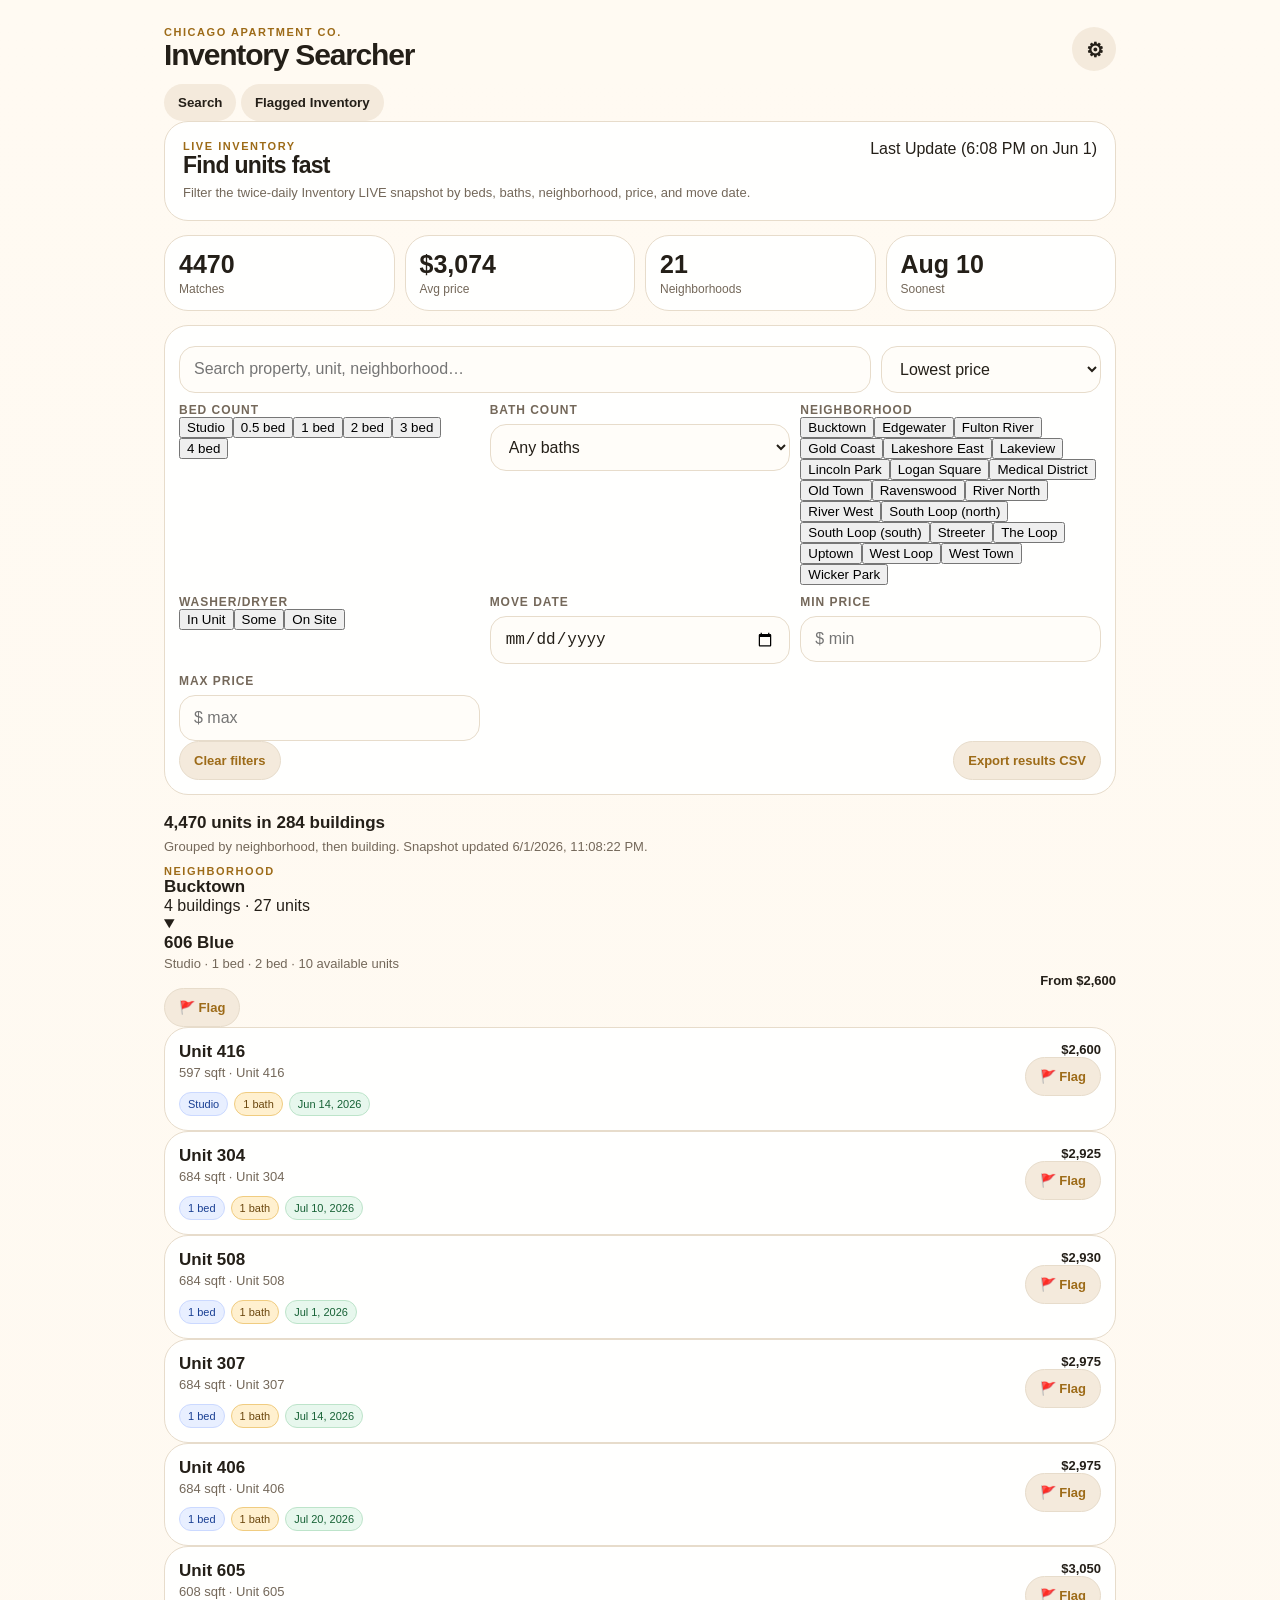
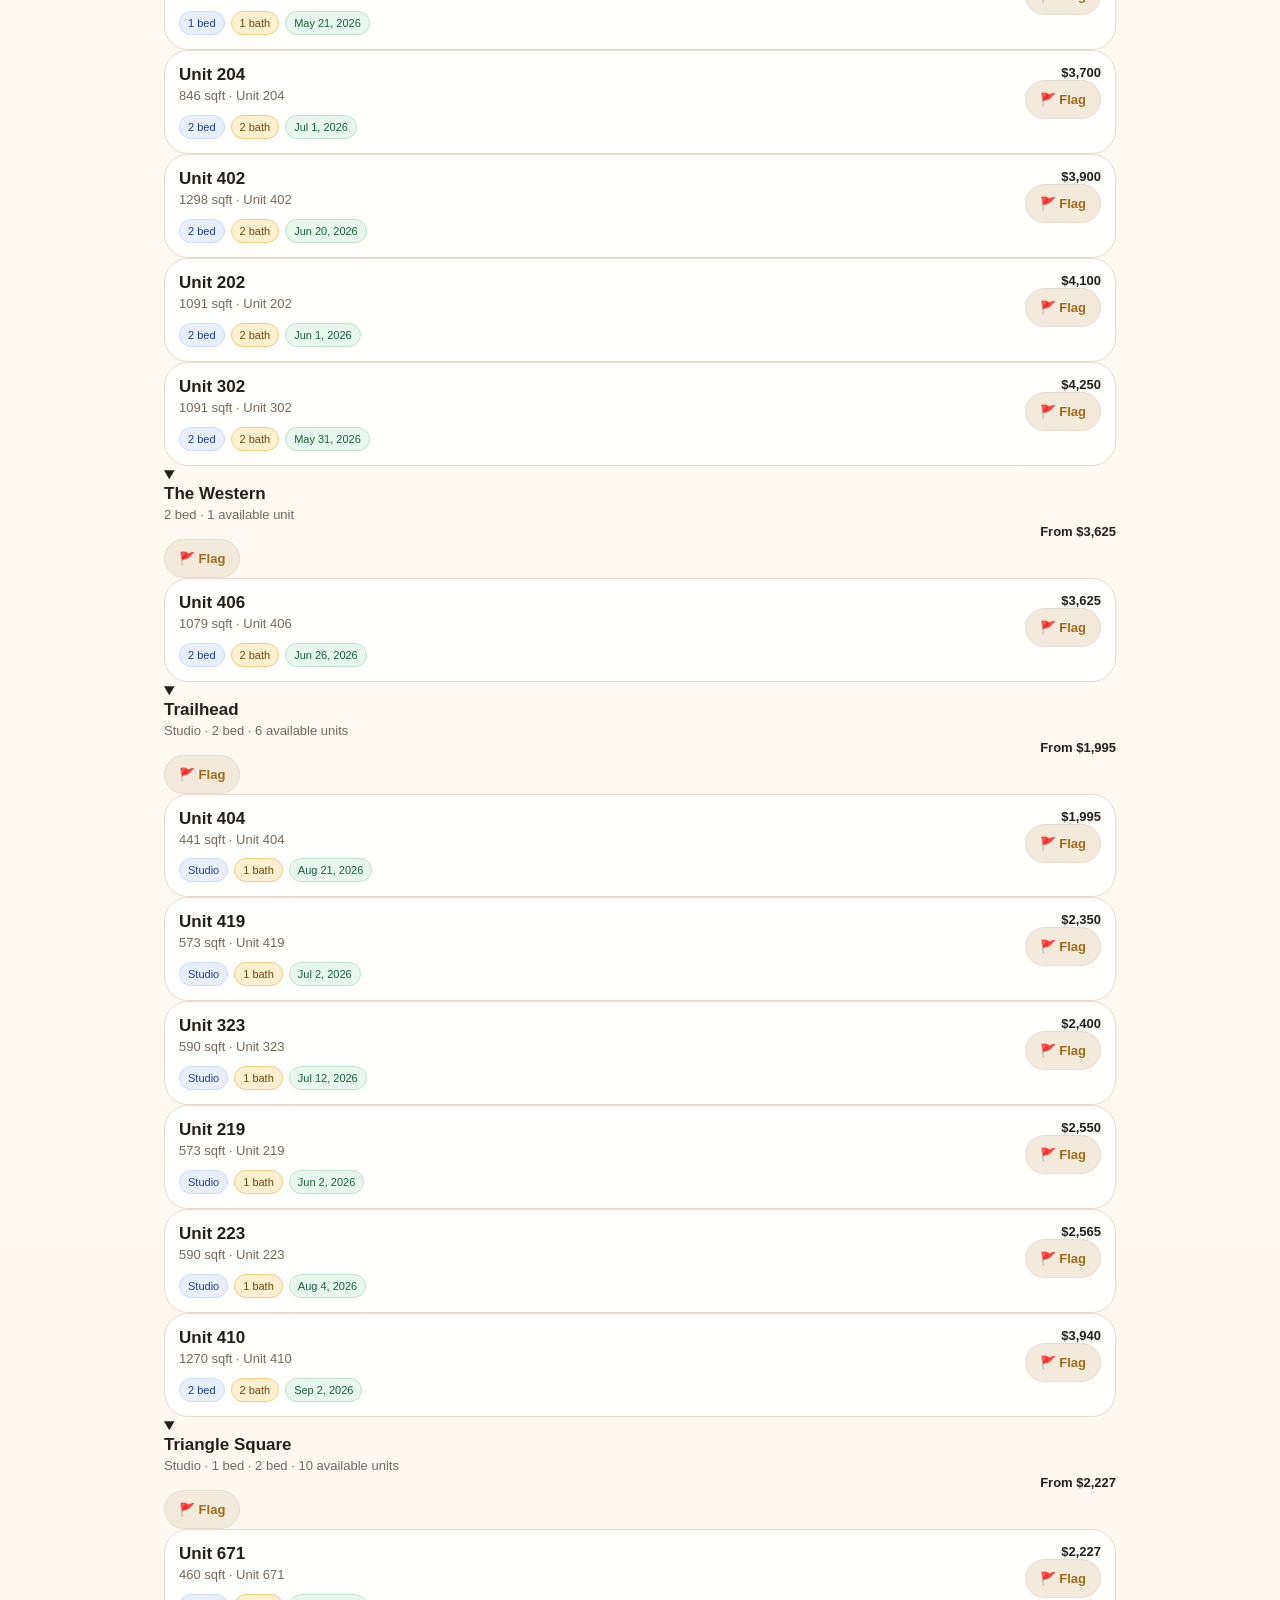
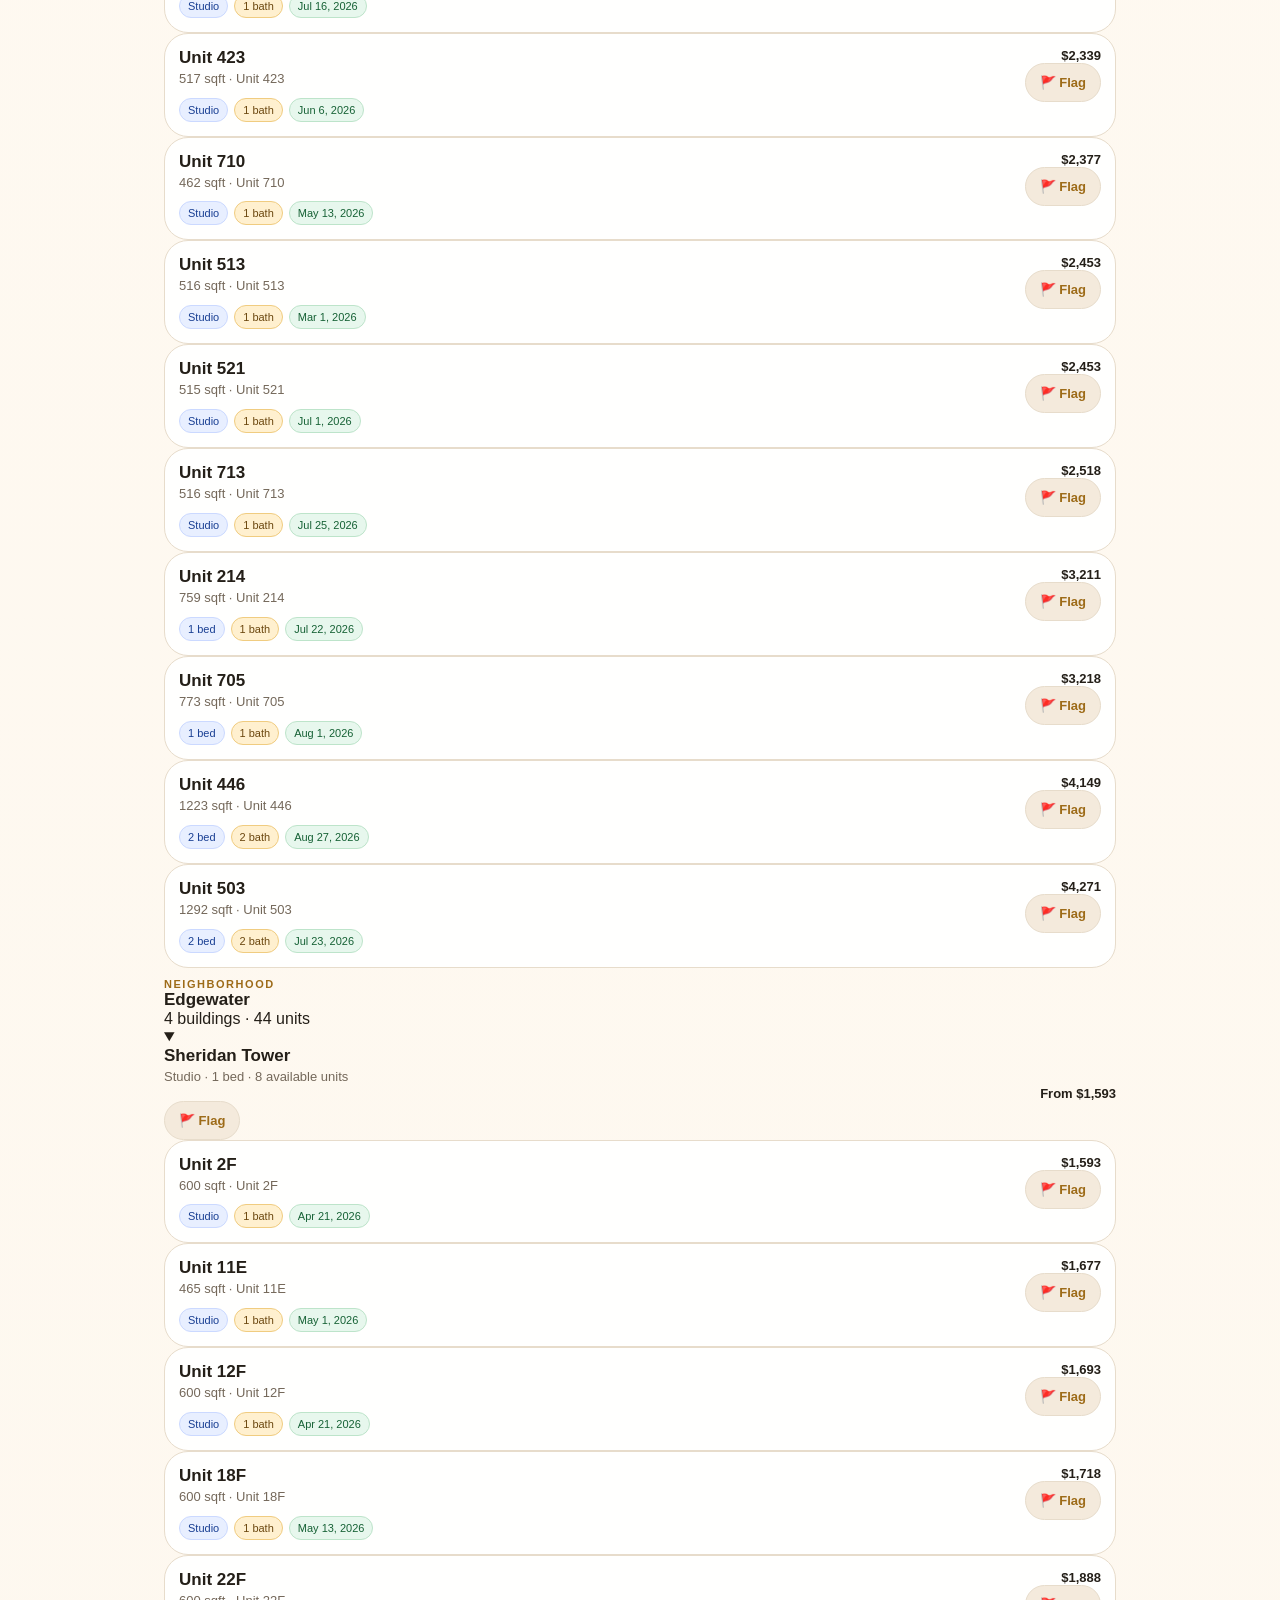
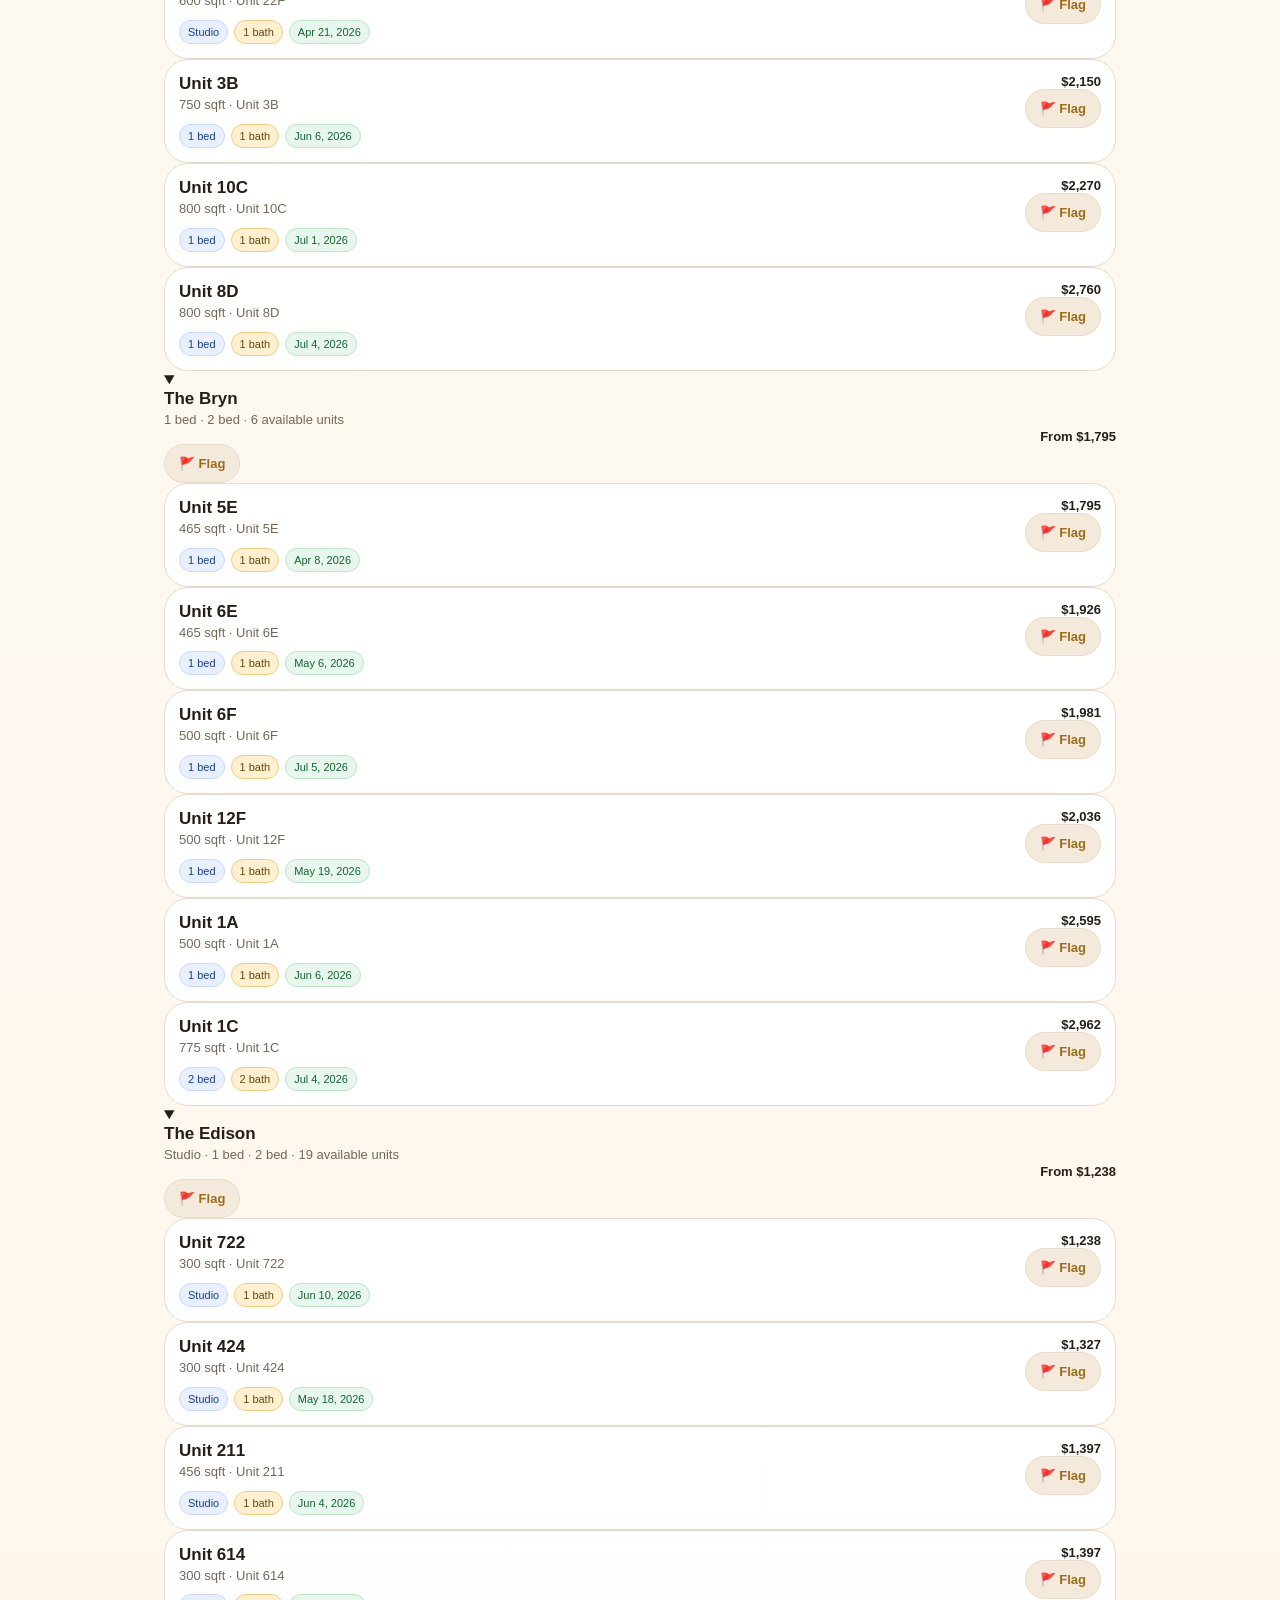
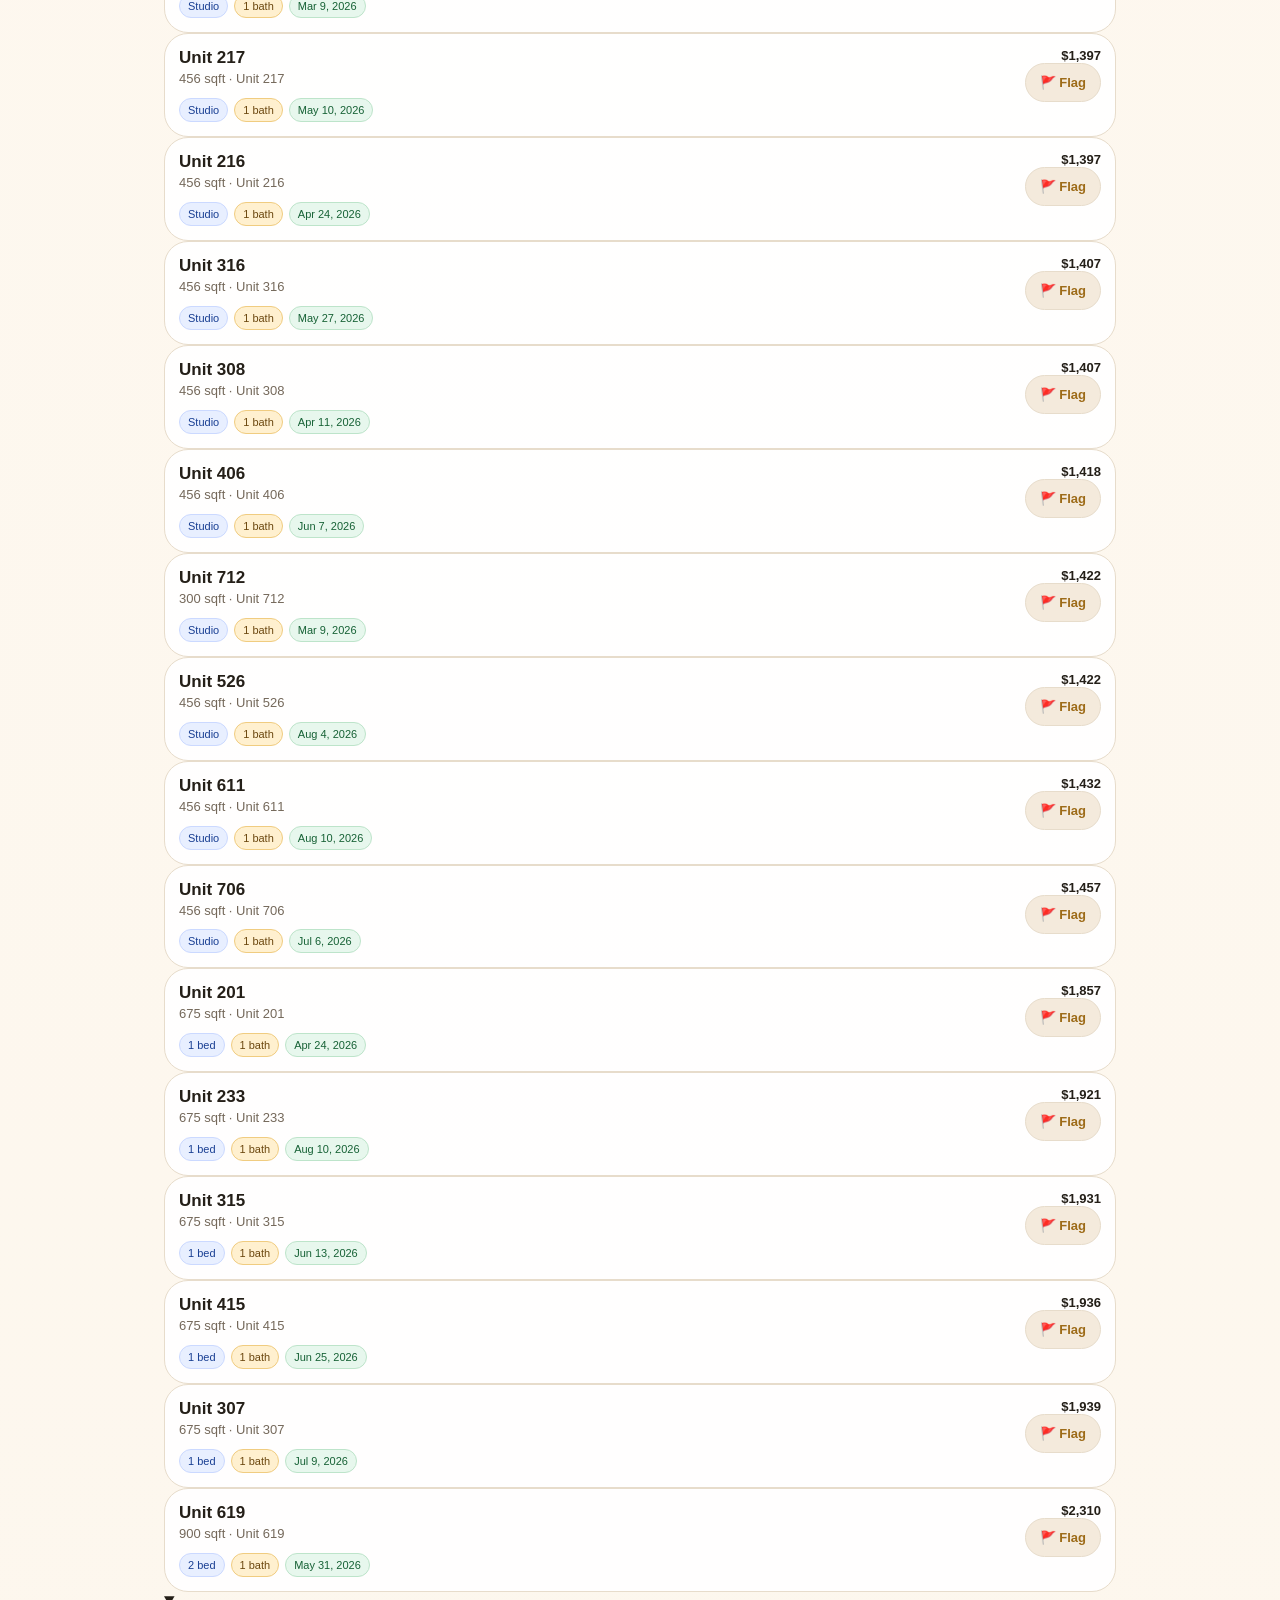
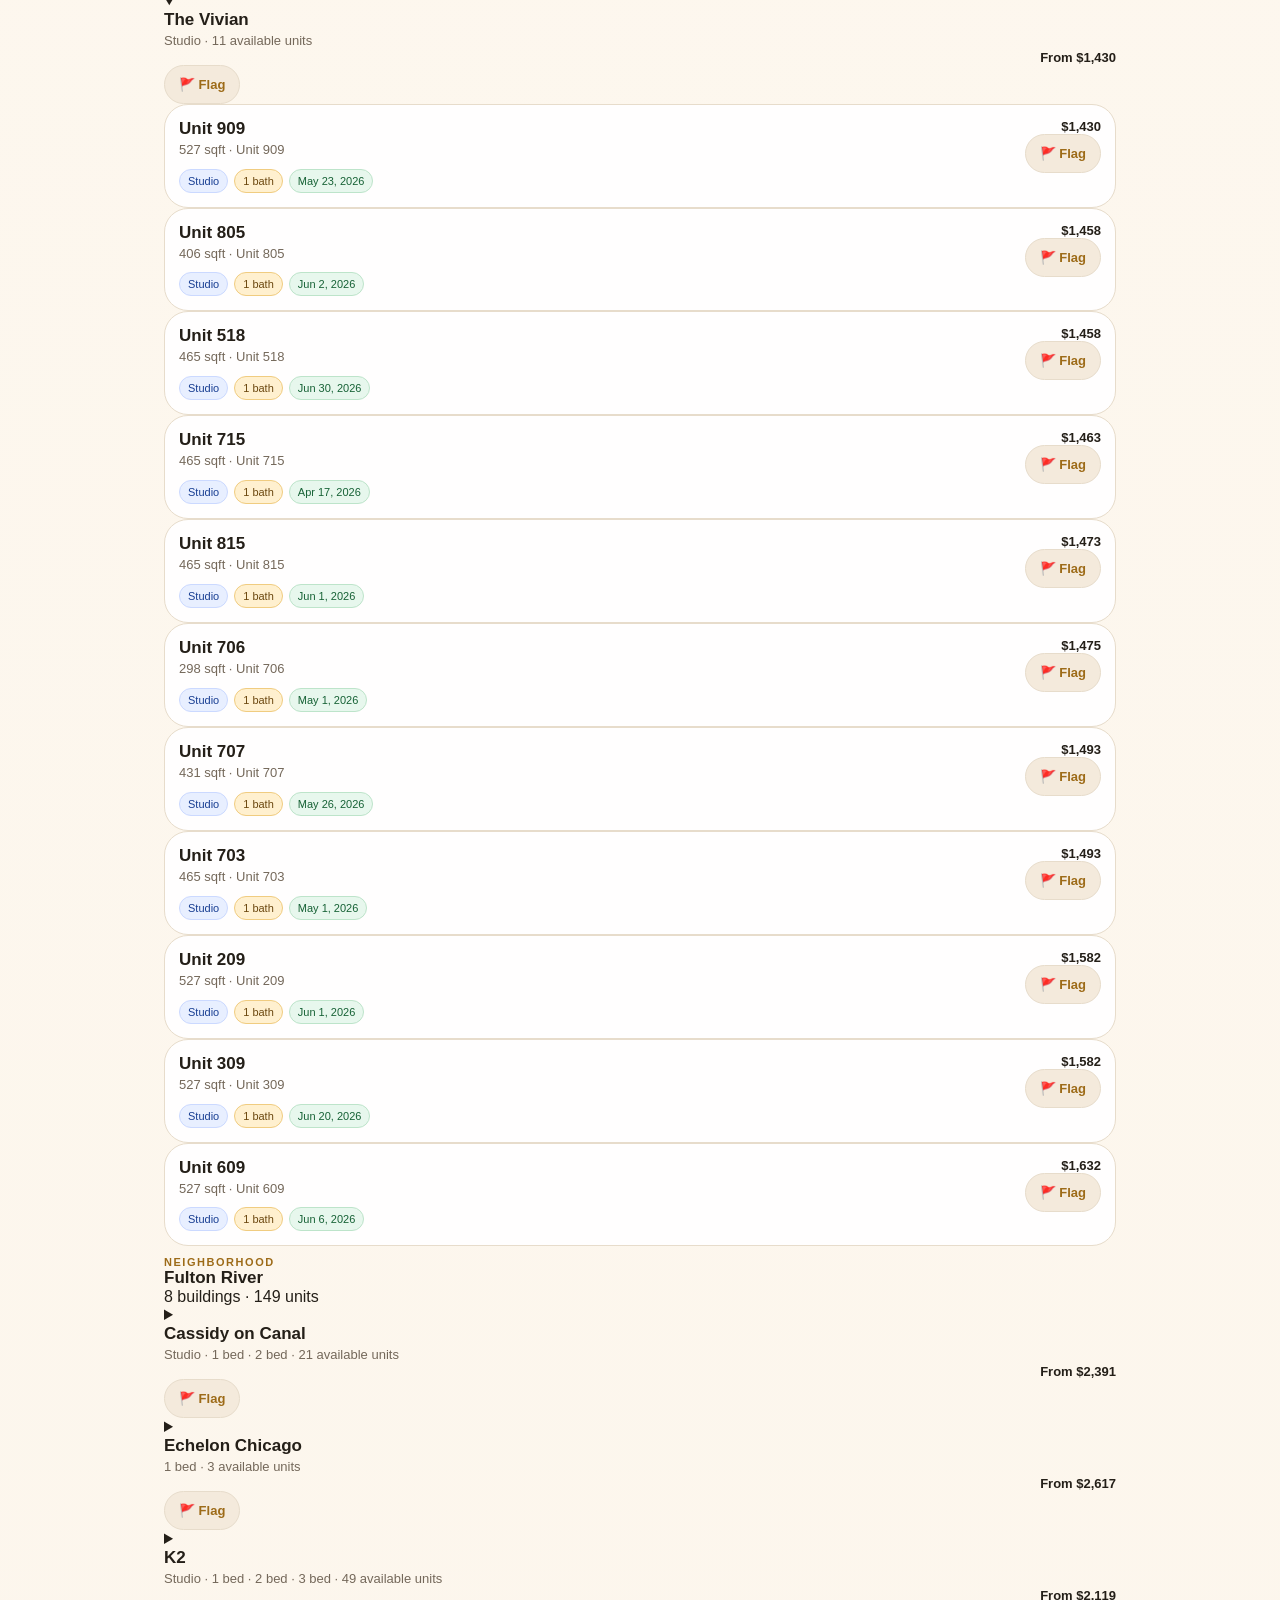
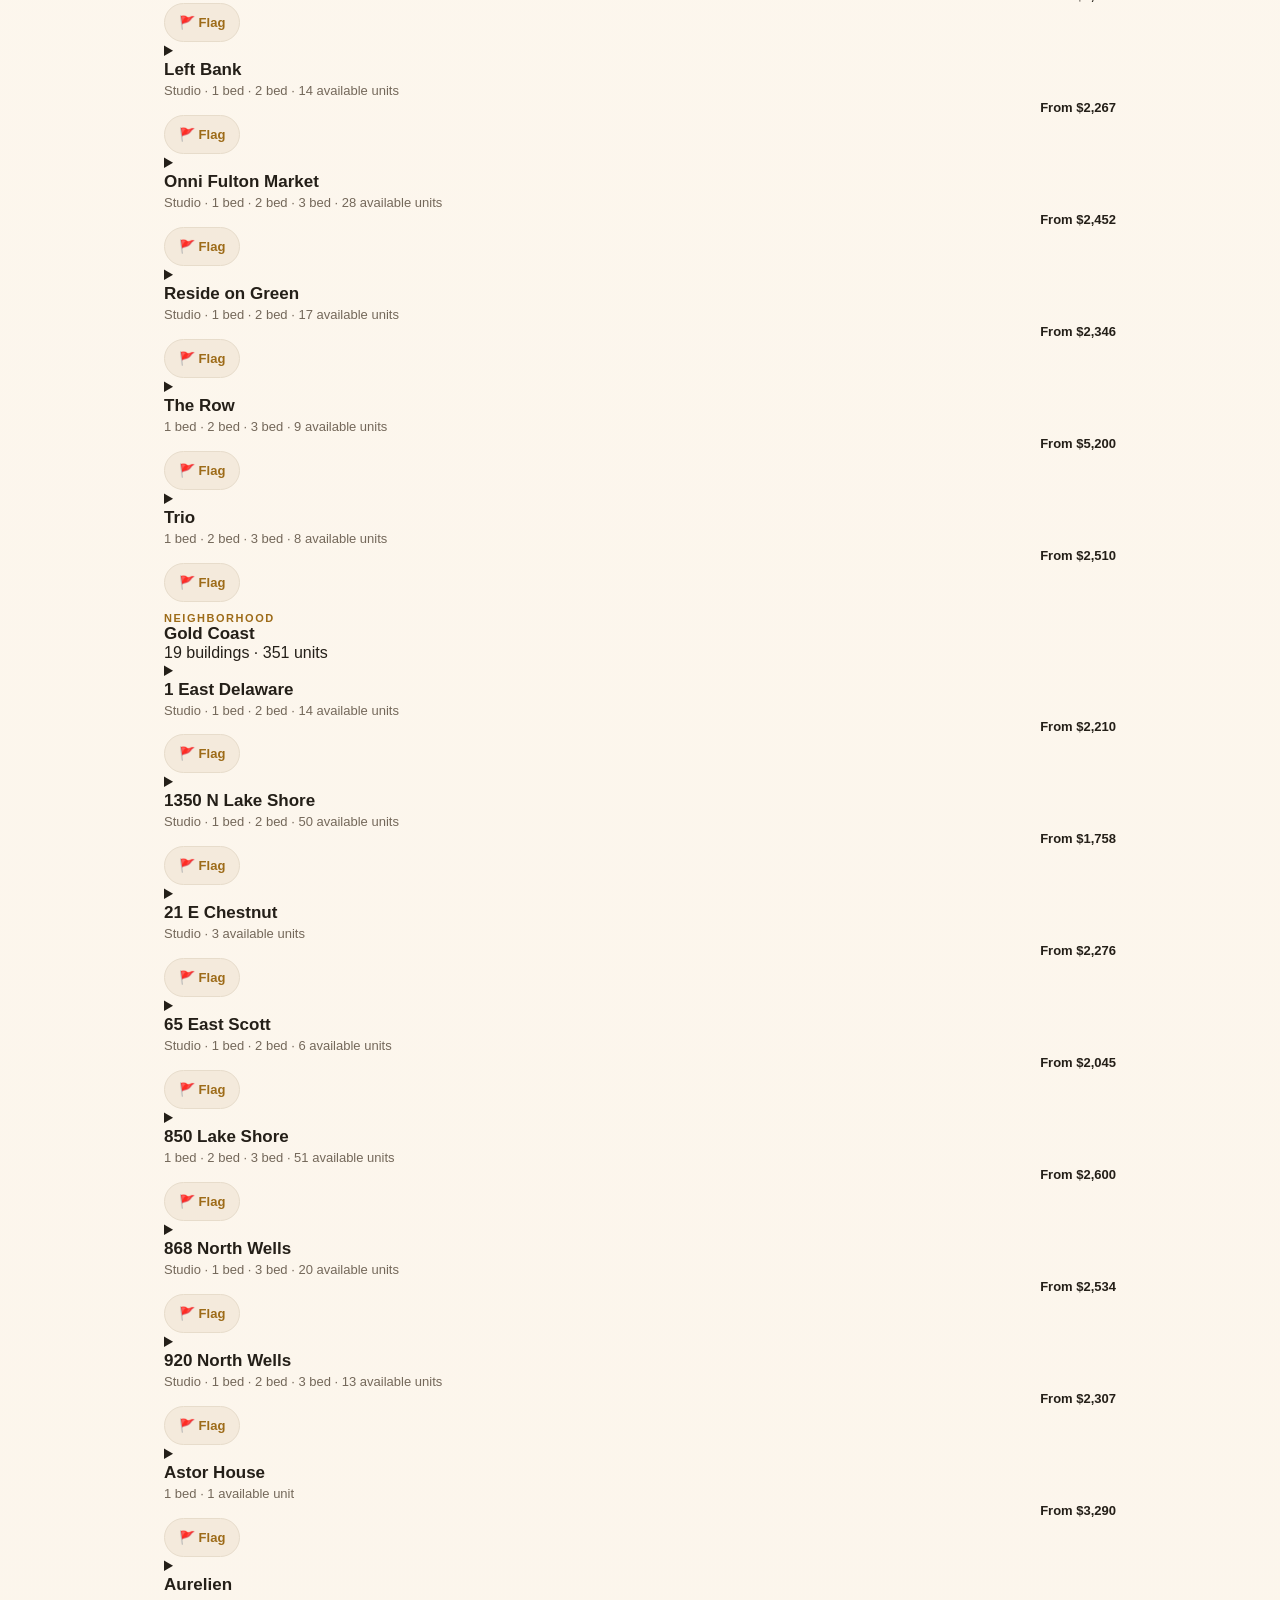
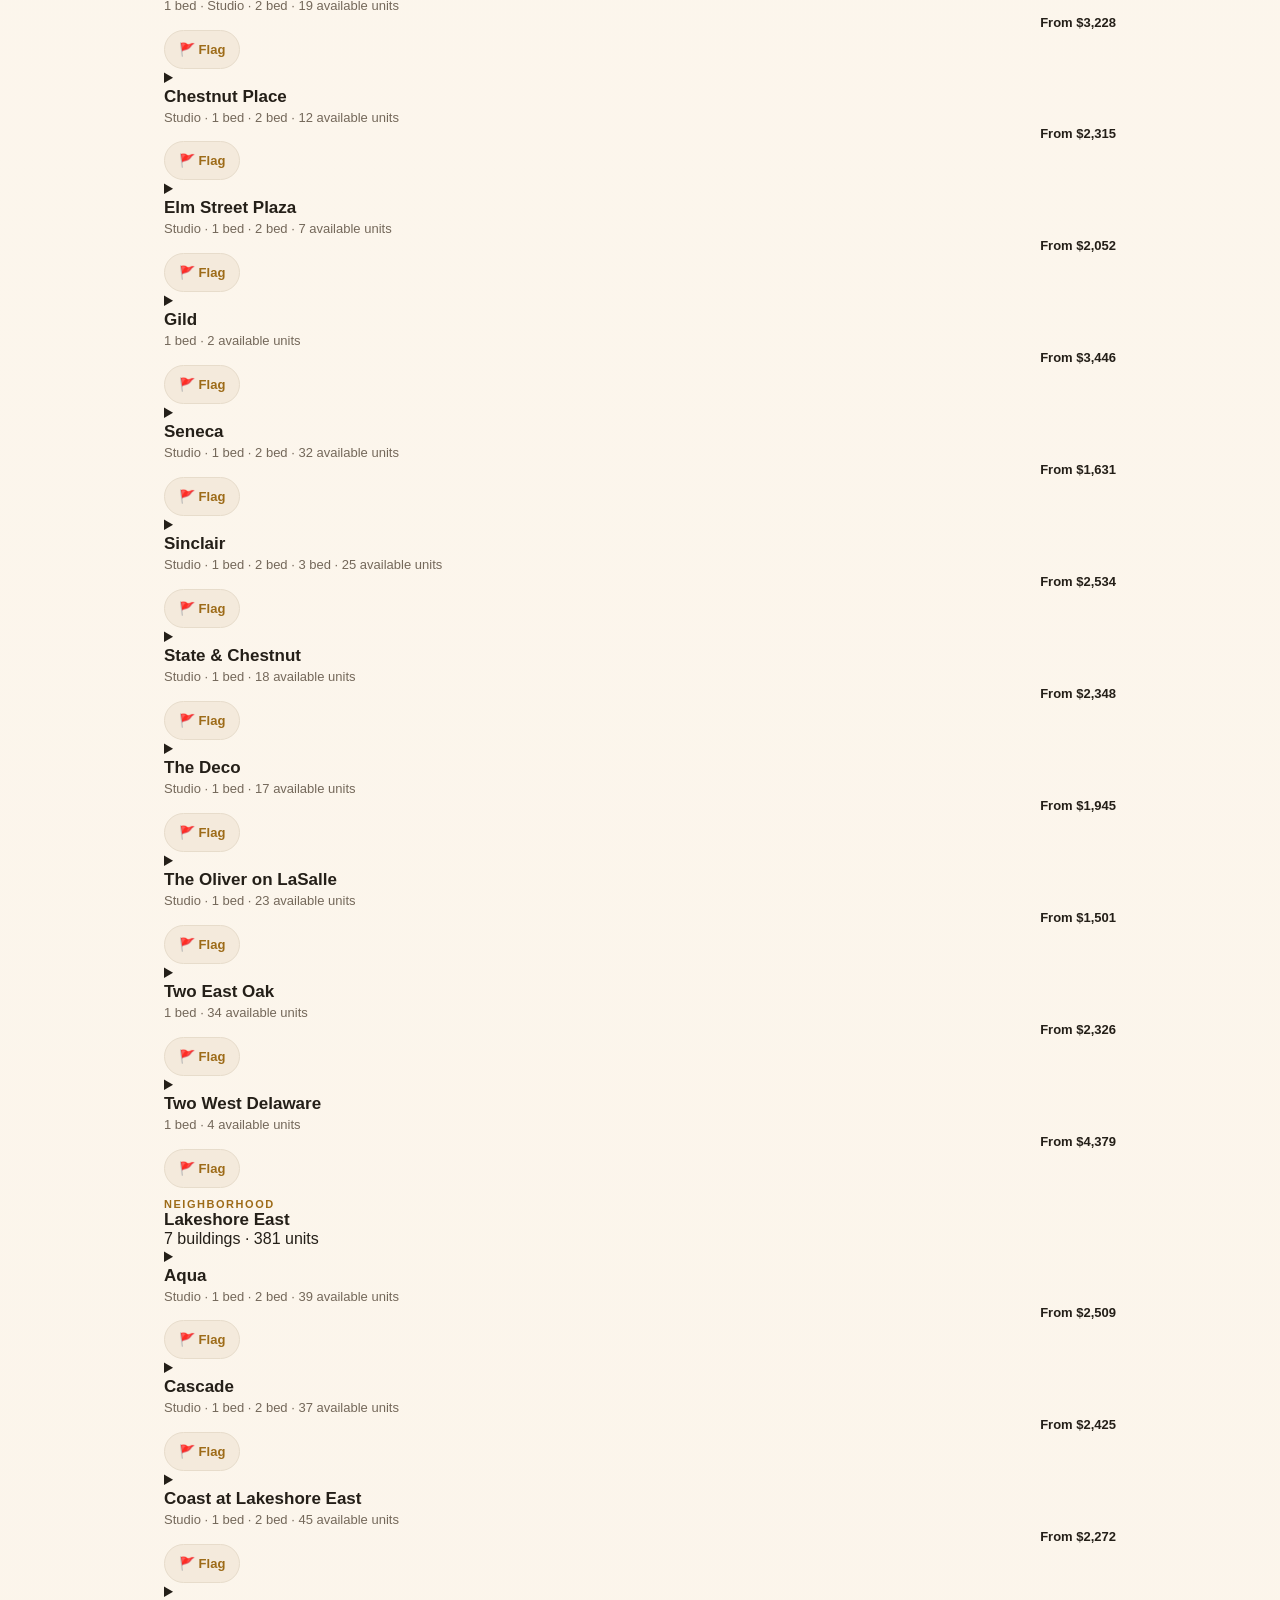
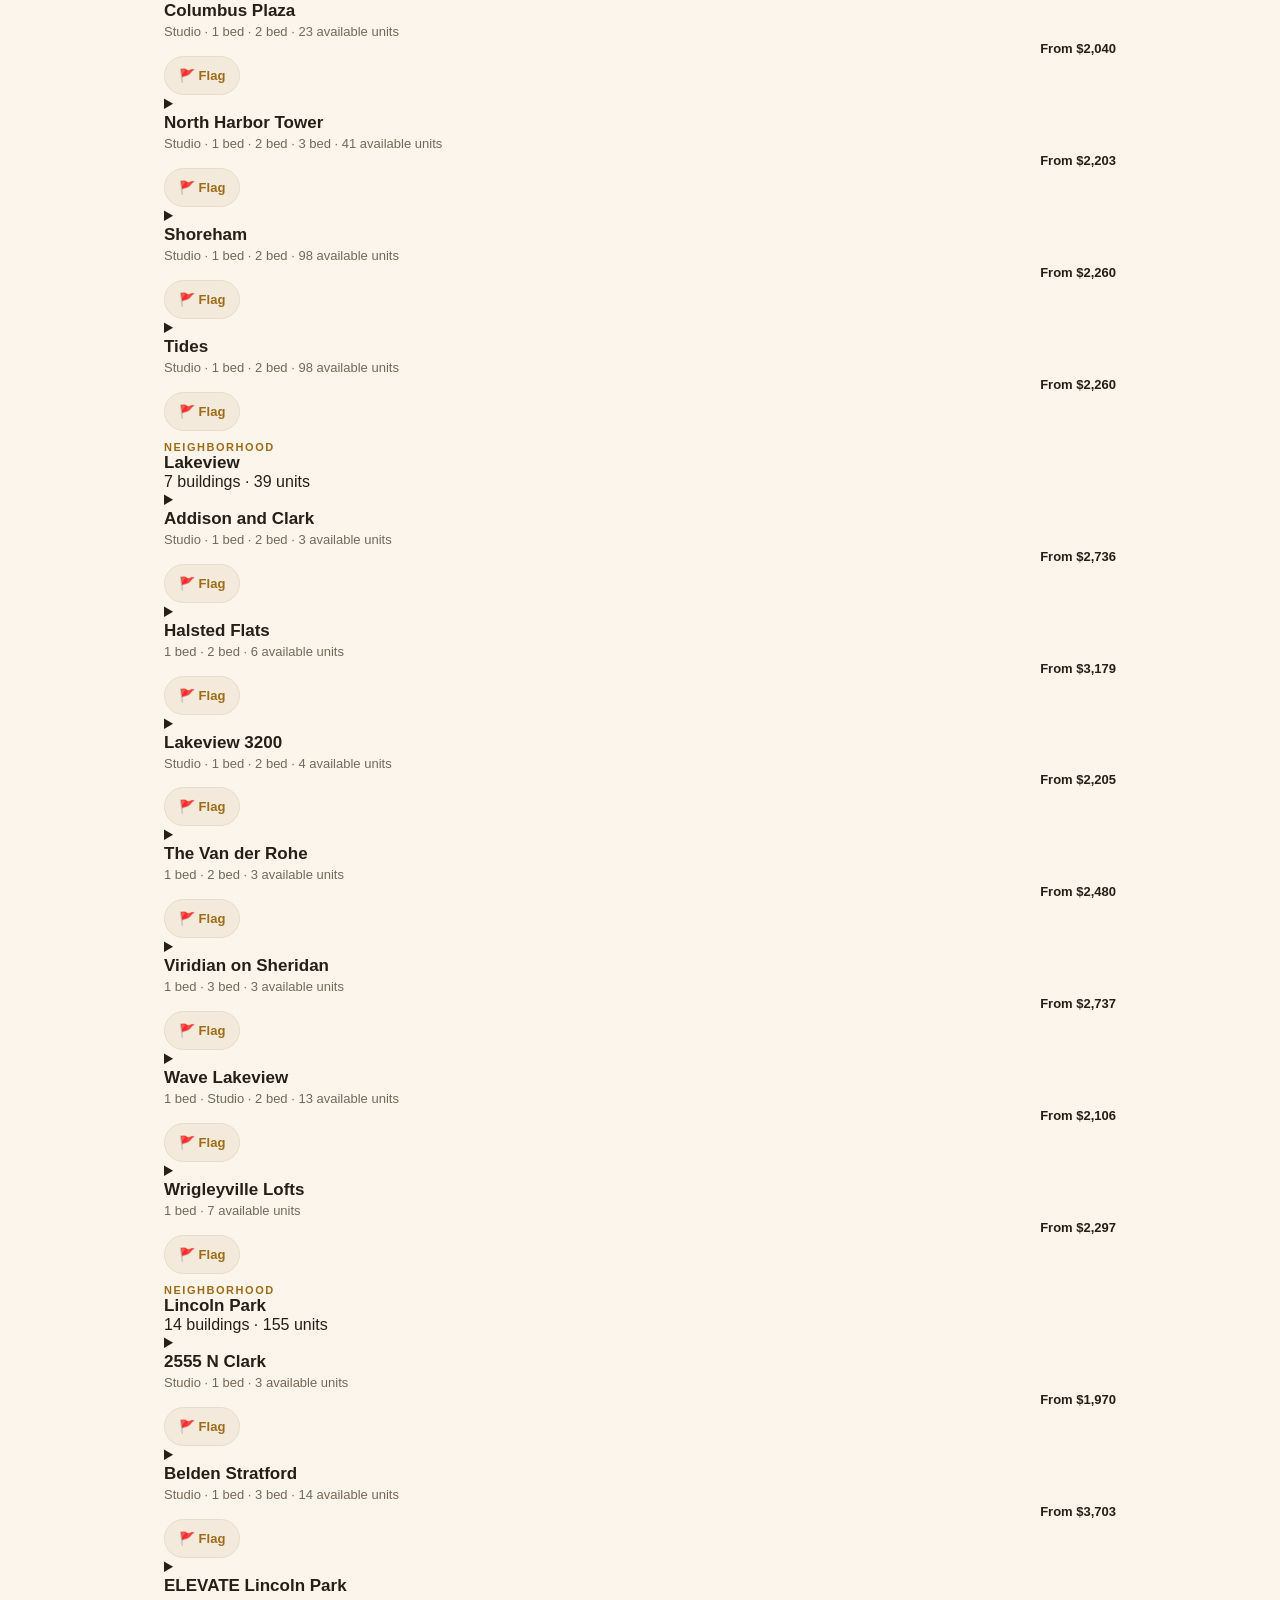
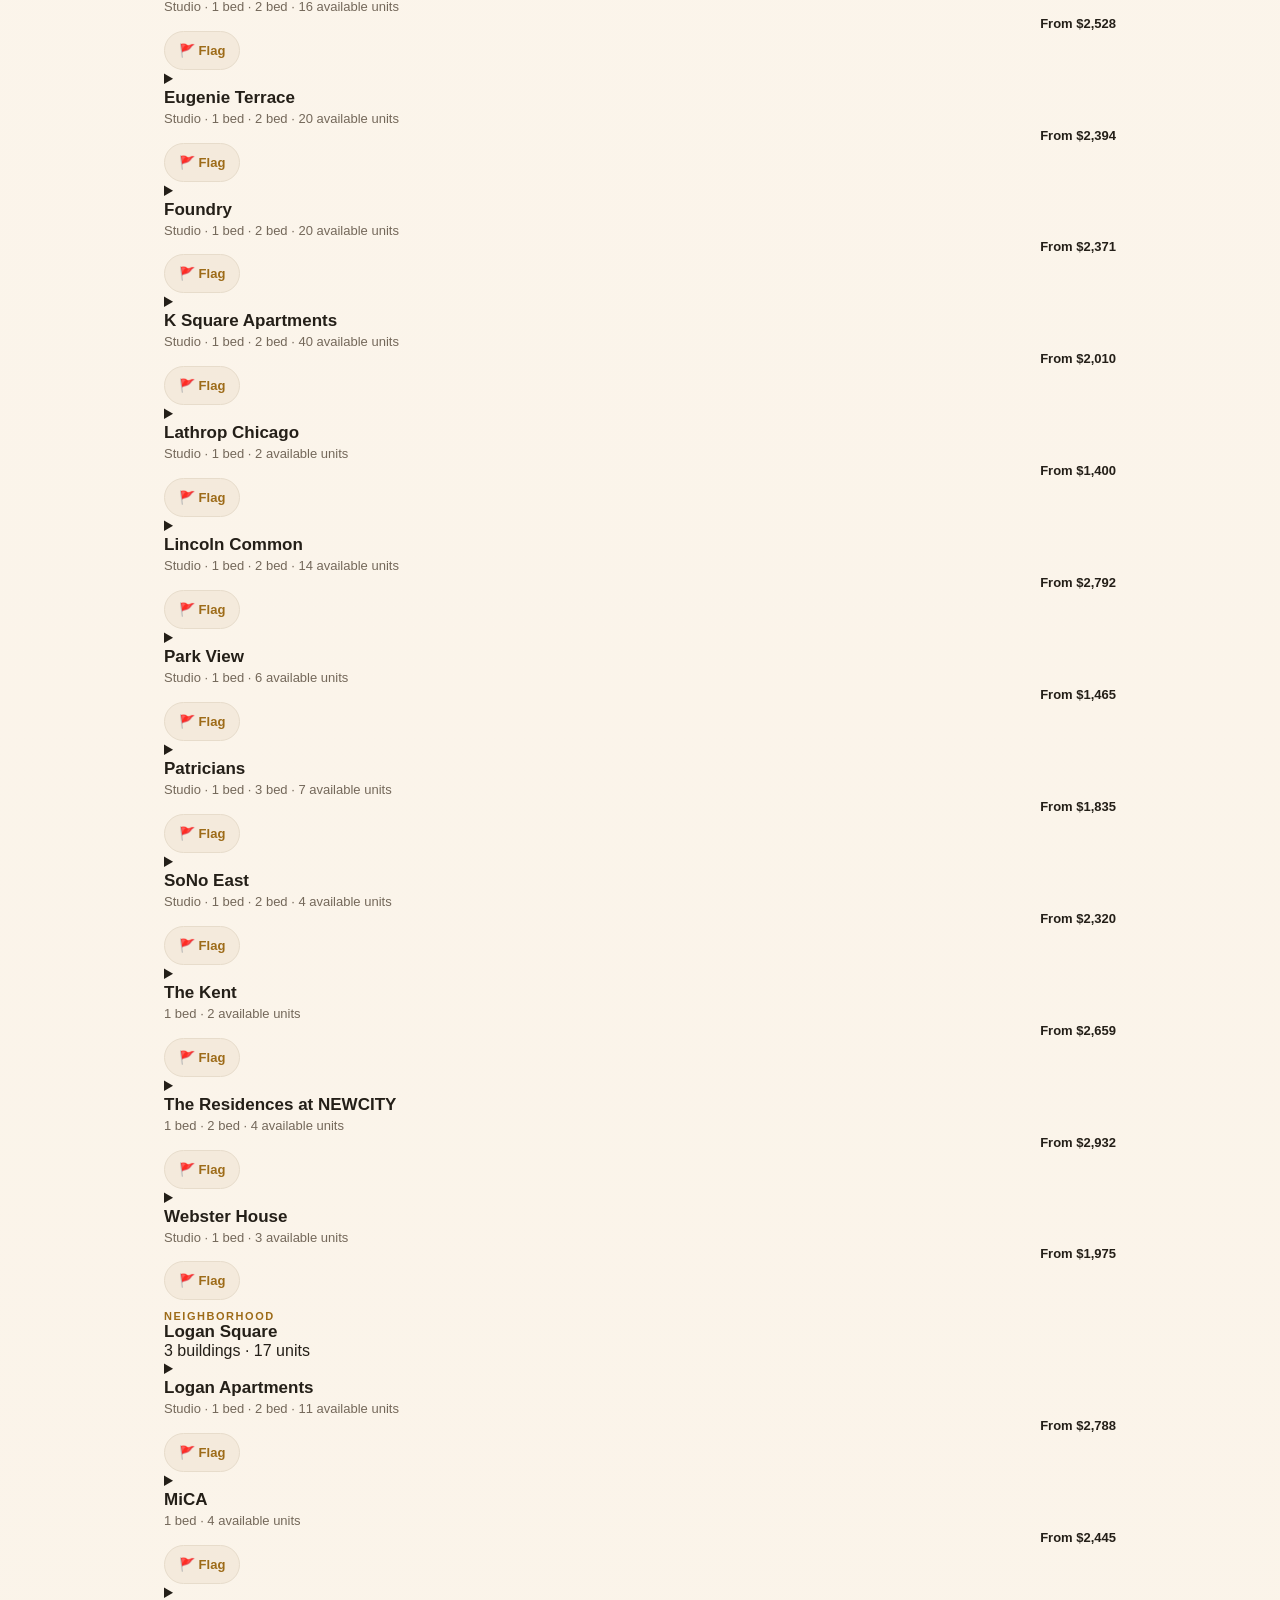
==== src/index.html @ 2cb7b10f "Bypass inventory JSON CDN cache" ====
<!DOCTYPE html>
<html lang="en">
<head>
  <meta charset="UTF-8" />
  <meta name="viewport" content="width=device-width, initial-scale=1.0, maximum-scale=1.0, user-scalable=no, viewport-fit=cover" />
  <meta name="theme-color" content="#fffaf2" />
  <meta name="apple-mobile-web-app-capable" content="yes" />
  <meta name="apple-mobile-web-app-title" content="Chicago Apartment Co. Inventory" />
  <title>Chicago Apartment Co. Inventory Searcher</title>
  <link rel="stylesheet" href="styles.css?v=live-inventory-cache-refresh-fallback" />
  <link rel="stylesheet" href="update-pill.css?v=unit-detail-tabs" />
</head>
<body>
  <div class="app" id="app">
    <header class="topbar">
      <div>
        <div class="eyebrow">Chicago Apartment Co.</div>
        <h1>Inventory Searcher</h1>
      </div>
      <button class="icon-btn" id="settingsBtn" aria-label="Settings">⚙</button>
    </header>

    <nav class="tabs" role="tablist">
      <button class="tab active" data-tab="search">Search</button>
      <button class="tab" data-tab="flagged">Flagged Inventory <span id="flaggedTabCount"></span></button>
    </nav>

    <main>
      <section class="panel active" id="searchPanel">
        <div class="hero-card">
          <div>
            <div class="eyebrow">Live inventory</div>
            <h2 id="heroTitle">Find units fast</h2>
            <p id="heroSub">Filter the twice-daily Inventory LIVE snapshot by beds, baths, neighborhood, price, and move date.</p>
          </div>
          <div class="update-pill" id="lastUpdateTag">Last Update pending</div>
        </div>

        <div class="stats-grid" id="statsGrid"></div>

        <div class="filter-card">
          <div class="toolbar inventory-toolbar">
            <input id="searchInput" class="search" placeholder="Search property, unit, neighborhood…" />
            <select id="sortSelect" class="select">
              <option value="priceAsc">Lowest price</option>
              <option value="dateAsc">Soonest move date</option>
              <option value="bedsDesc">Most beds</option>
              <option value="sqftDesc">Largest sqft</option>
            </select>
          </div>

          <div class="filter-grid">
            <label class="wide-filter">Bed count<div id="bedsFilter" class="multi-chip-row" aria-label="Bed count filters"></div></label>
            <label>Bath count<select id="bathsFilter"><option value="any">Any baths</option></select></label>
            <label class="wide-filter">Neighborhood<div id="neighborhoodFilter" class="multi-chip-row" aria-label="Neighborhood filters"></div></label>
            <label class="wide-filter">Washer/dryer<div id="wdFilter" class="multi-chip-row" aria-label="Washer/dryer filters"></div></label>
            <label>Move date<input id="moveDateFilter" type="date" /></label>
            <label>Min price<input id="minPriceFilter" type="number" inputmode="numeric" placeholder="$ min" /></label>
            <label>Max price<input id="maxPriceFilter" type="number" inputmode="numeric" placeholder="$ max" /></label>
          </div>

          <div class="actions compact-actions filter-actions">
            <button class="small-btn" id="clearFiltersBtn">Clear filters</button>
            <button class="small-btn" id="exportCsvBtn">Export results CSV</button>
          </div>
        </div>

        <div class="section-head">
          <div>
            <h3 id="resultsTitle">Available units</h3>
            <p class="muted" id="resultsSub">Loading sample data until the sync endpoint is connected.</p>
          </div>
        </div>
        <div class="list" id="inventoryList"></div>
      </section>

      <section class="panel" id="flaggedPanel">
        <div class="hero-card">
          <div>
            <div class="eyebrow">Review list</div>
            <h2>Flagged inventory</h2>
            <p>Buildings and units you flagged, with your Flag Reason notes.</p>
          </div>
          <button class="small-btn" id="exportFlagsBtn">Export flags CSV</button>
        </div>
        <div class="list" id="flaggedList"></div>
      </section>
    </main>
  </div>

  <div class="drawer" id="unitDrawer" aria-hidden="true">
    <div class="drawer-card large">
      <button class="close" data-close="unitDrawer">×</button>
      <div id="unitDetail"></div>
    </div>
  </div>

  <div class="drawer" id="flagDrawer" aria-hidden="true">
    <div class="drawer-card">
      <button class="close" data-close="flagDrawer">×</button>
      <h2 id="flagFormTitle">Flag inventory</h2>
      <form id="flagForm" class="form">
        <input type="hidden" id="flagTargetType" />
        <input type="hidden" id="flagTargetId" />
        <label>Flag type<select id="flagScope"><option value="building">Flag building</option><option value="unit">Flag unit</option></select></label>
        <label>Flag Reason<textarea id="flagReason" required placeholder="Why are we flagging this? Bad pricing, odd availability, ask leasing, client note…"></textarea></label>
        <button class="primary-btn" type="submit">Save flag</button>
        <button class="danger-btn" type="button" id="removeFlagBtn">Remove flag</button>
      </form>
    </div>
  </div>

  <div class="drawer" id="settingsDrawer" aria-hidden="true">
    <div class="drawer-card">
      <button class="close" data-close="settingsDrawer">×</button>
      <h2>Settings</h2>
      <div class="settings-block">
        <label>Inventory data source<input id="endpointInput" placeholder="inventory-live.json" /></label>
        <p class="muted">Defaults to the shared Inventory LIVE snapshot published with this app.</p>
      </div>
      <div class="actions">
        <button class="primary-btn" id="saveEndpointBtn">Save endpoint</button>
        <button class="small-btn" id="loadSampleBtn">Load sample data</button>
      </div>
    </div>
  </div>

  <div class="toast" id="toast"></div>
  <script src="seed-data.js?v=building-details-cache-refresh"></script>
  <script src="app.js?v=inventory-json-cache-bust"></script>
</body>
</html>
---- src/styles.css ----
:root{--bg:#fffaf2;--card:#ffffff;--card2:#f4eadc;--ink:#241f18;--muted:#74685a;--gold:#c89535;--gold2:#9d6b18;--green:#2f9e5b;--red:#d75353;--line:#e7dccb;--blue:#4f7edc}*{box-sizing:border-box}body{margin:0;background:linear-gradient(180deg,#fffaf2,#f4eadc);color:var(--ink);font-family:-apple-system,BlinkMacSystemFont,"Segoe UI",sans-serif}.app{max-width:980px;margin:0 auto;min-height:100vh;padding:18px 14px 90px}.topbar{display:flex;align-items:center;justify-content:space-between;gap:12px;position:sticky;top:0;background:rgba(255,250,242,.92);backdrop-filter:blur(12px);z-index:10;padding:8px 0 12px}.eyebrow{text-transform:uppercase;letter-spacing:.14em;color:var(--gold2);font-size:11px;font-weight:800}h1,h2,h3,p{margin:0}h1{font-size:30px;letter-spacing:-.04em}h2{font-size:23px;letter-spacing:-.03em}h3{font-size:17px}.icon-btn,.small-btn,.primary-btn,.danger-btn,.tab,.chip{border:0;border-radius:999px;padding:11px 14px;font-weight:800;color:var(--ink);background:var(--card2)}.icon-btn{width:44px;height:44px;font-size:20px}.primary-btn{background:linear-gradient(135deg,#f3c66d,var(--gold));color:#241704;box-shadow:0 8px 18px rgba(200,149,53,.18)}.small-btn{font-size:13px;color:var(--gold2);border:1px solid var(--line)}.panel.active{display:block}.hero-card,.card,.drawer-card,.stat,.empty,.filter-card{background:rgba(255,255,255,.94);border:1px solid var(--line);border-radius:24px}.hero-card{padding:18px;display:flex;gap:14px;align-items:flex-start;justify-content:space-between;margin-bottom:14px}.hero-card p,.muted{color:var(--muted);font-size:13px;line-height:1.35;margin-top:5px}.stats-grid{display:grid;grid-template-columns:repeat(2,1fr);gap:10px;margin:12px 0 14px}.stat{padding:14px}.stat b{font-size:25px}.stat span{display:block;color:var(--muted);font-size:12px;margin-top:3px}.section-head{display:flex;align-items:center;justify-content:space-between;gap:12px;margin:18px 0 10px}.toolbar{display:grid;grid-template-columns:1fr;gap:10px;margin:6px 0 10px}.search,.select,input,textarea,select{width:100%;border:1px solid var(--line);background:#fffdf9;color:var(--ink);border-radius:16px;padding:13px 14px;font-size:16px}.filter-card{padding:14px}.filter-grid{display:grid;grid-template-columns:1fr;gap:10px}.filter-grid label,.settings-block label{display:block;color:var(--muted);font-size:12px;font-weight:800;text-transform:uppercase;letter-spacing:.08em}.filter-grid input,.filter-grid select,.settings-block input{margin-top:7px}.filter-actions{justify-content:space-between;margin-top:12px}.list{display:grid;gap:10px}.card{padding:14px;display:grid;grid-template-columns:1fr auto;gap:10px;align-items:start}.card:active{transform:scale(.99)}.card-title{font-weight:900;font-size:17px}.card-sub{color:var(--muted);font-size:13px;margin-top:3px;line-height:1.3}.badges{display:flex;flex-wrap:wrap;gap:6px;margin-top:10px}.badge{font-size:11px;border:1px solid var(--line);border-radius:999px;padding:5px 8px;color:var(--muted);background:#fff7eb}.badge.gold{color:#6b470f;background:#fff0cf;border-color:#f0cc80}.badge.green{color:#176236;background:#e7f7ed;border-color:#bde4ca}.badge.red{color:#8f2222;background:#ffe7e7;border-color:#ffc7c7}.badge.blue{color:#193f93;background:#e8efff;border-color:#cbd9ff}.price-pill{text-align:right;font-size:13px;font-weight:900;white-space:nowrap}.drawer{position:fixed;inset:0;background:rgba(36,31,24,.34);display:none;z-index:50;align-items:flex-end}.drawer.open{display:flex}.drawer-card{width:100%;max-width:760px;margin:0 auto;max-height:92vh;overflow:auto;padding:20px;border-radius:26px 26px 0 0;position:relative}.drawer-card.large{max-width:900px}.close{position:absolute;right:14px;top:12px;border:0;background:#fff7eb;color:var(--ink);font-size:26px;border-radius:50%;width:42px;height:42px}.detail-grid{display:grid;gap:10px;margin-top:14px}.detail-row{background:#fff7eb;border:1px solid var(--line);border-radius:16px;padding:12px}.detail-row label{display:block;color:var(--muted);font-size:12px;font-weight:800;text-transform:uppercase;letter-spacing:.08em;margin-bottom:7px}.actions{display:flex;flex-wrap:wrap;gap:8px;margin-top:14px}.settings-block{padding:14px 0;border-bottom:1px solid var(--line)}.toast{position:fixed;left:50%;bottom:22px;transform:translateX(-50%) translateY(20px);opacity:0;background:var(--gold);color:#15100a;padding:12px 16px;border-radius:999px;font-weight:900;z-index:80;transition:.2s}.toast.show{opacity:1;transform:translateX(-50%) translateY(0)}.empty{padding:20px;color:var(--muted);text-align:center}.link{color:var(--gold2);word-break:break-word}.compact-actions{margin-top:0}.unit-meta{display:flex;gap:8px;flex-wrap:wrap;margin-top:8px}@media(min-width:760px){.toolbar{grid-template-columns:1fr 220px}.stats-grid{grid-template-columns:repeat(4,1fr)}.filter-grid{grid-template-columns:repeat(3,1fr)}.drawer{align-items:center}.drawer-card{border-radius:26px}.app{padding-bottom:40px}}
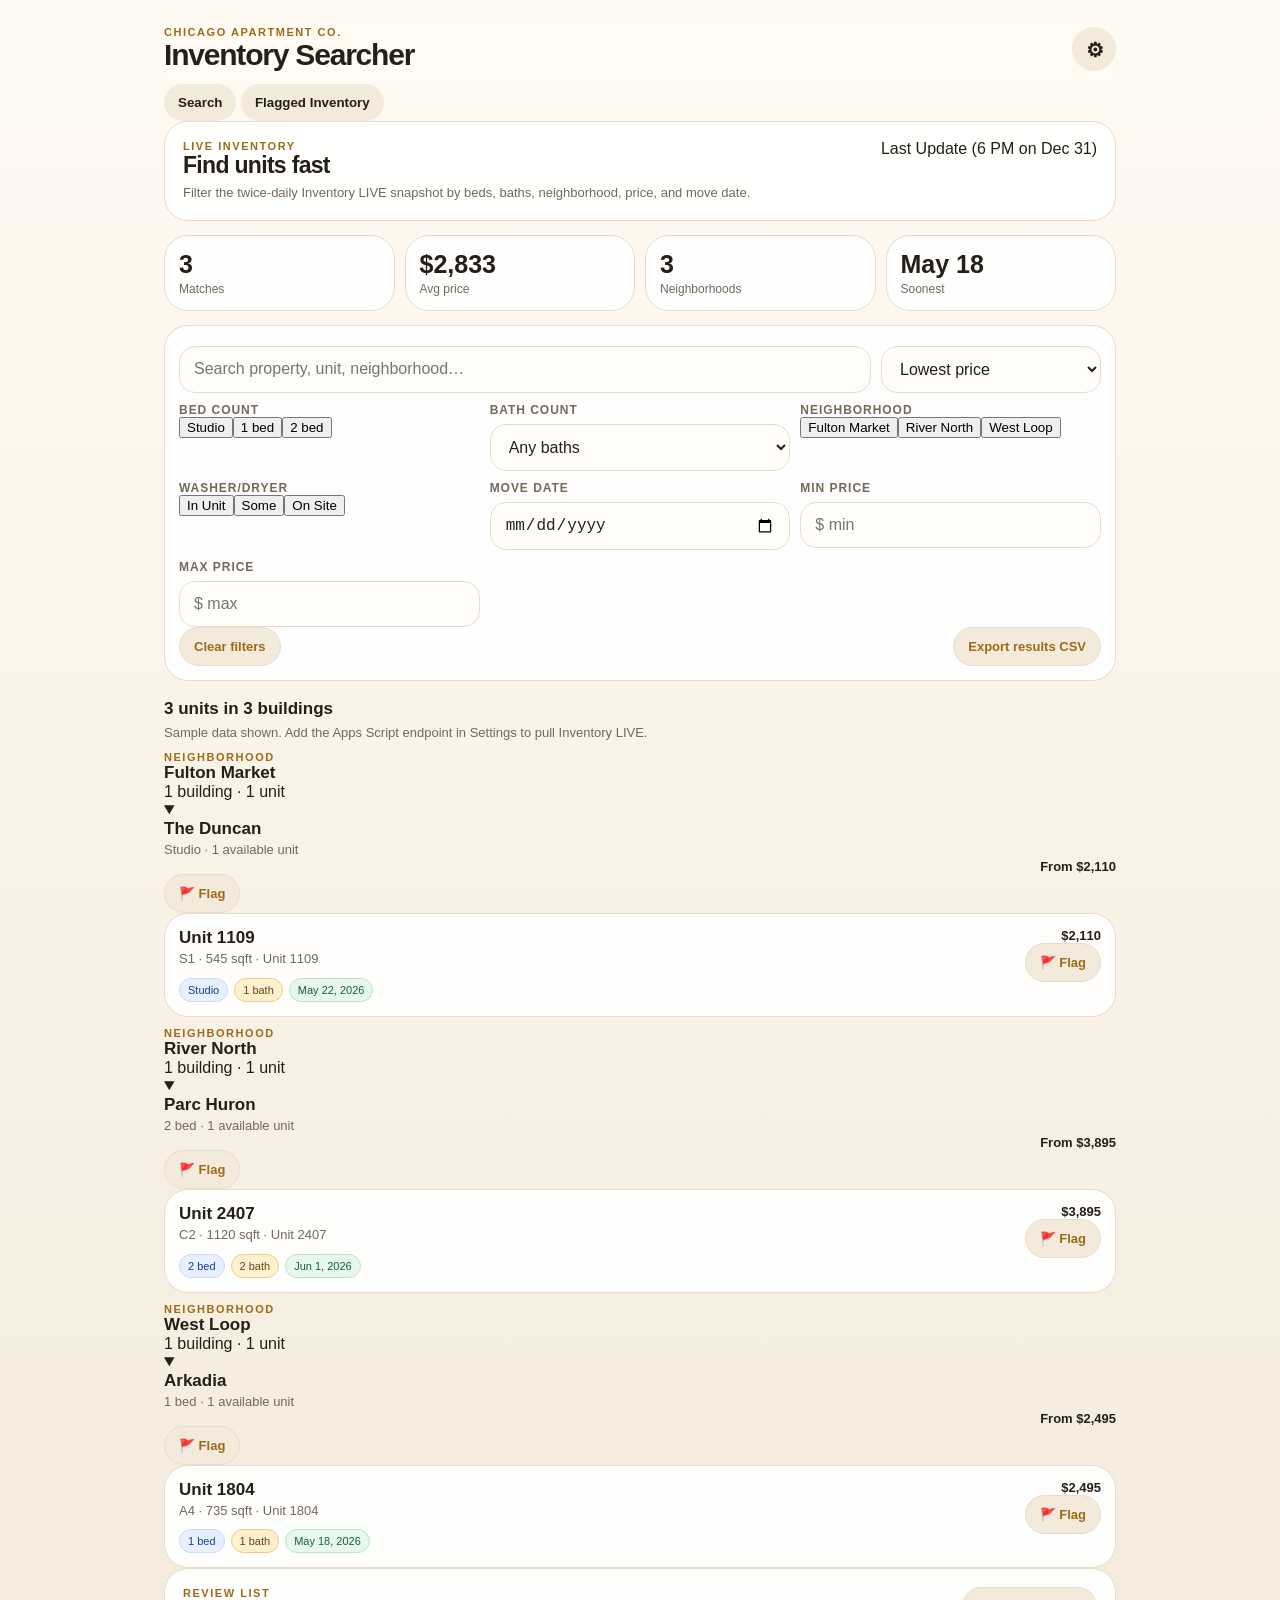
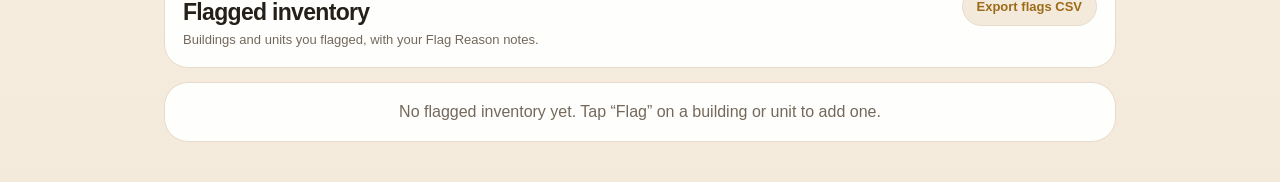
==== commit 481fe792: "Use fresh raw inventory endpoint" ====
--- a/src/index.html
+++ b/src/index.html
@@ -127,6 +127,6 @@
 
   <div class="toast" id="toast"></div>
   <script src="seed-data.js?v=building-details-cache-refresh"></script>
-  <script src="app.js?v=inventory-json-cache-bust"></script>
+  <script src="app.js?v=inventory-raw-endpoint-20260624"></script>
 </body>
 </html>
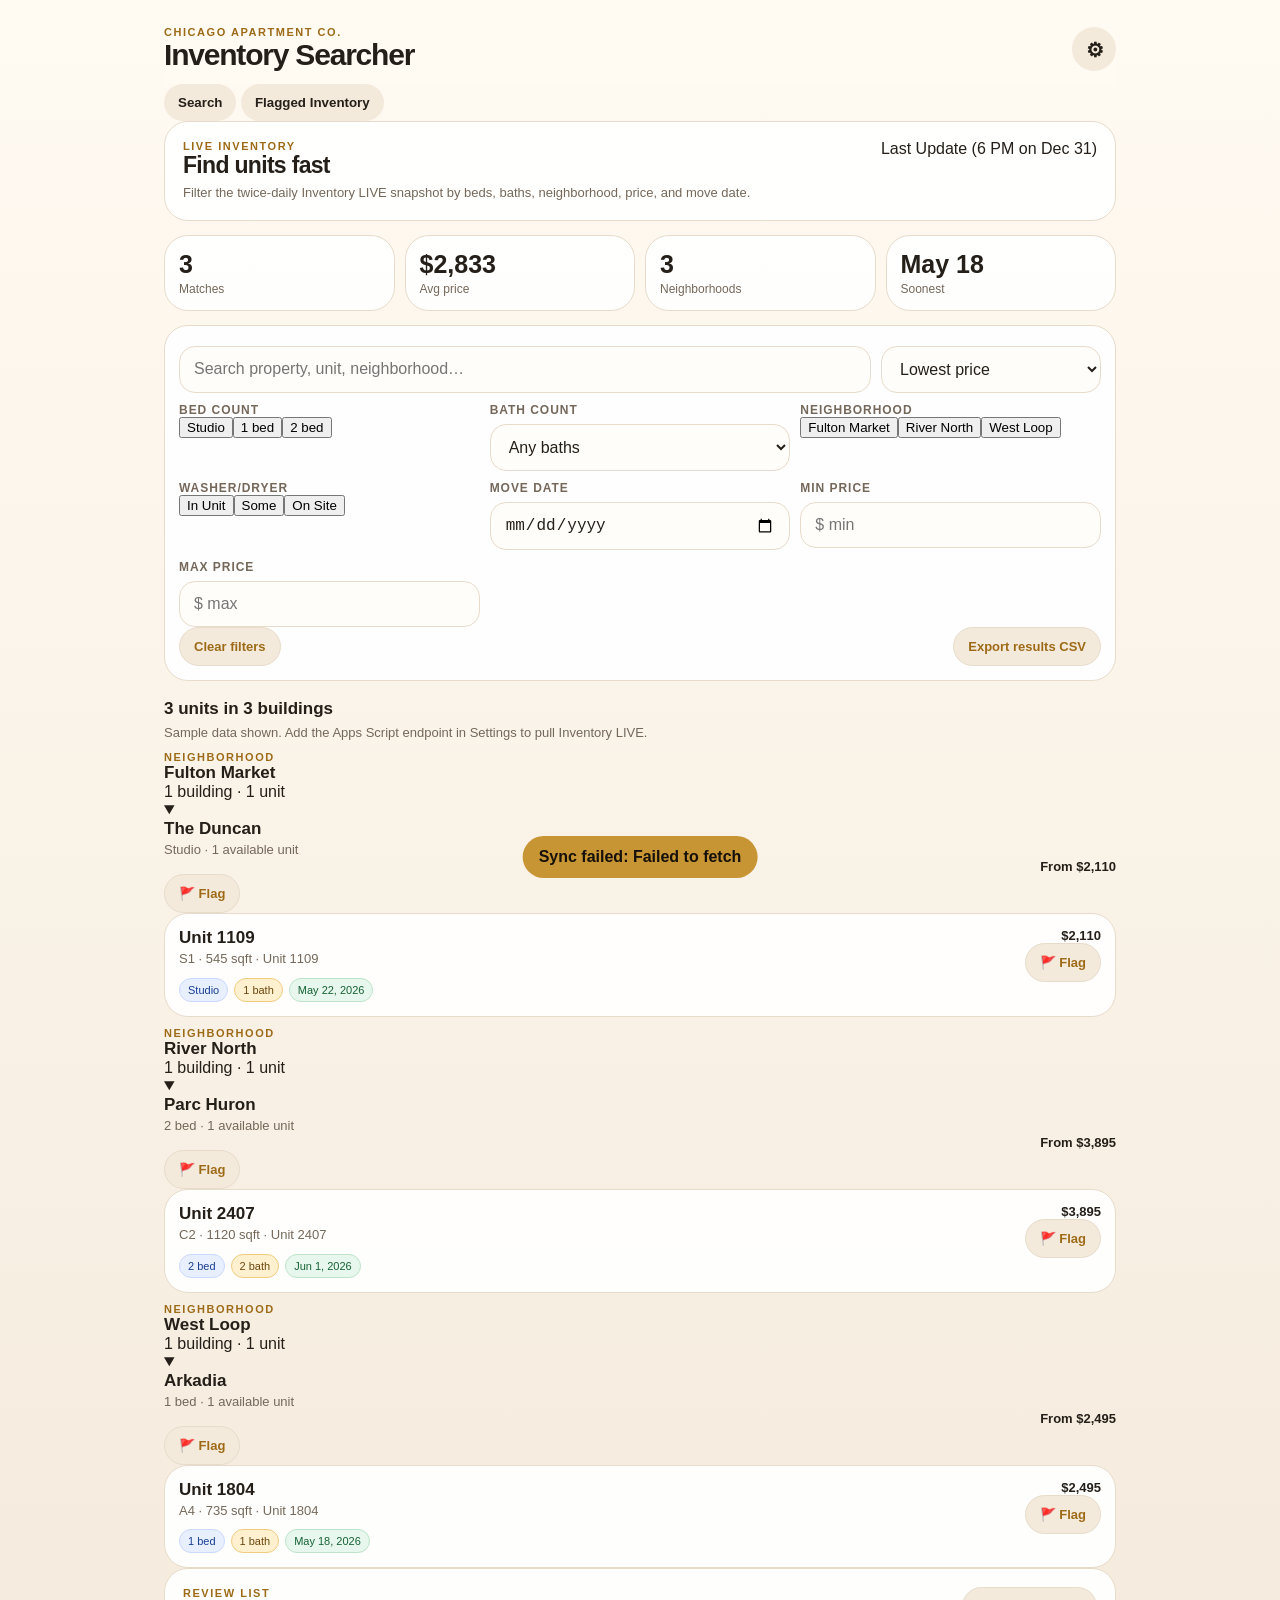
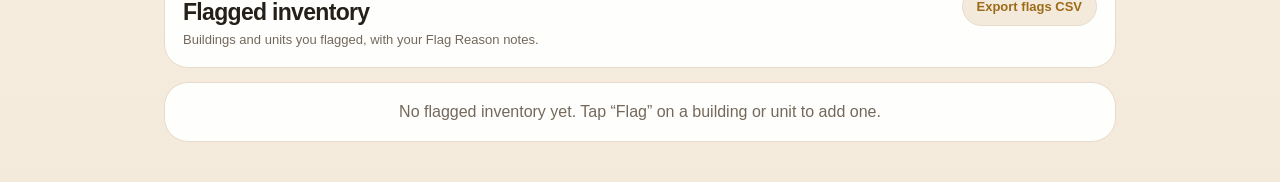
==== commit 74f90485: "Fix laundry filter mapping" ====
--- a/src/index.html
+++ b/src/index.html
@@ -127,6 +127,6 @@
 
   <div class="toast" id="toast"></div>
   <script src="seed-data.js?v=building-details-cache-refresh"></script>
-  <script src="app.js?v=inventory-raw-endpoint-20260624"></script>
+  <script src="app.js?v=laundry-filter-master-20260624"></script>
 </body>
 </html>
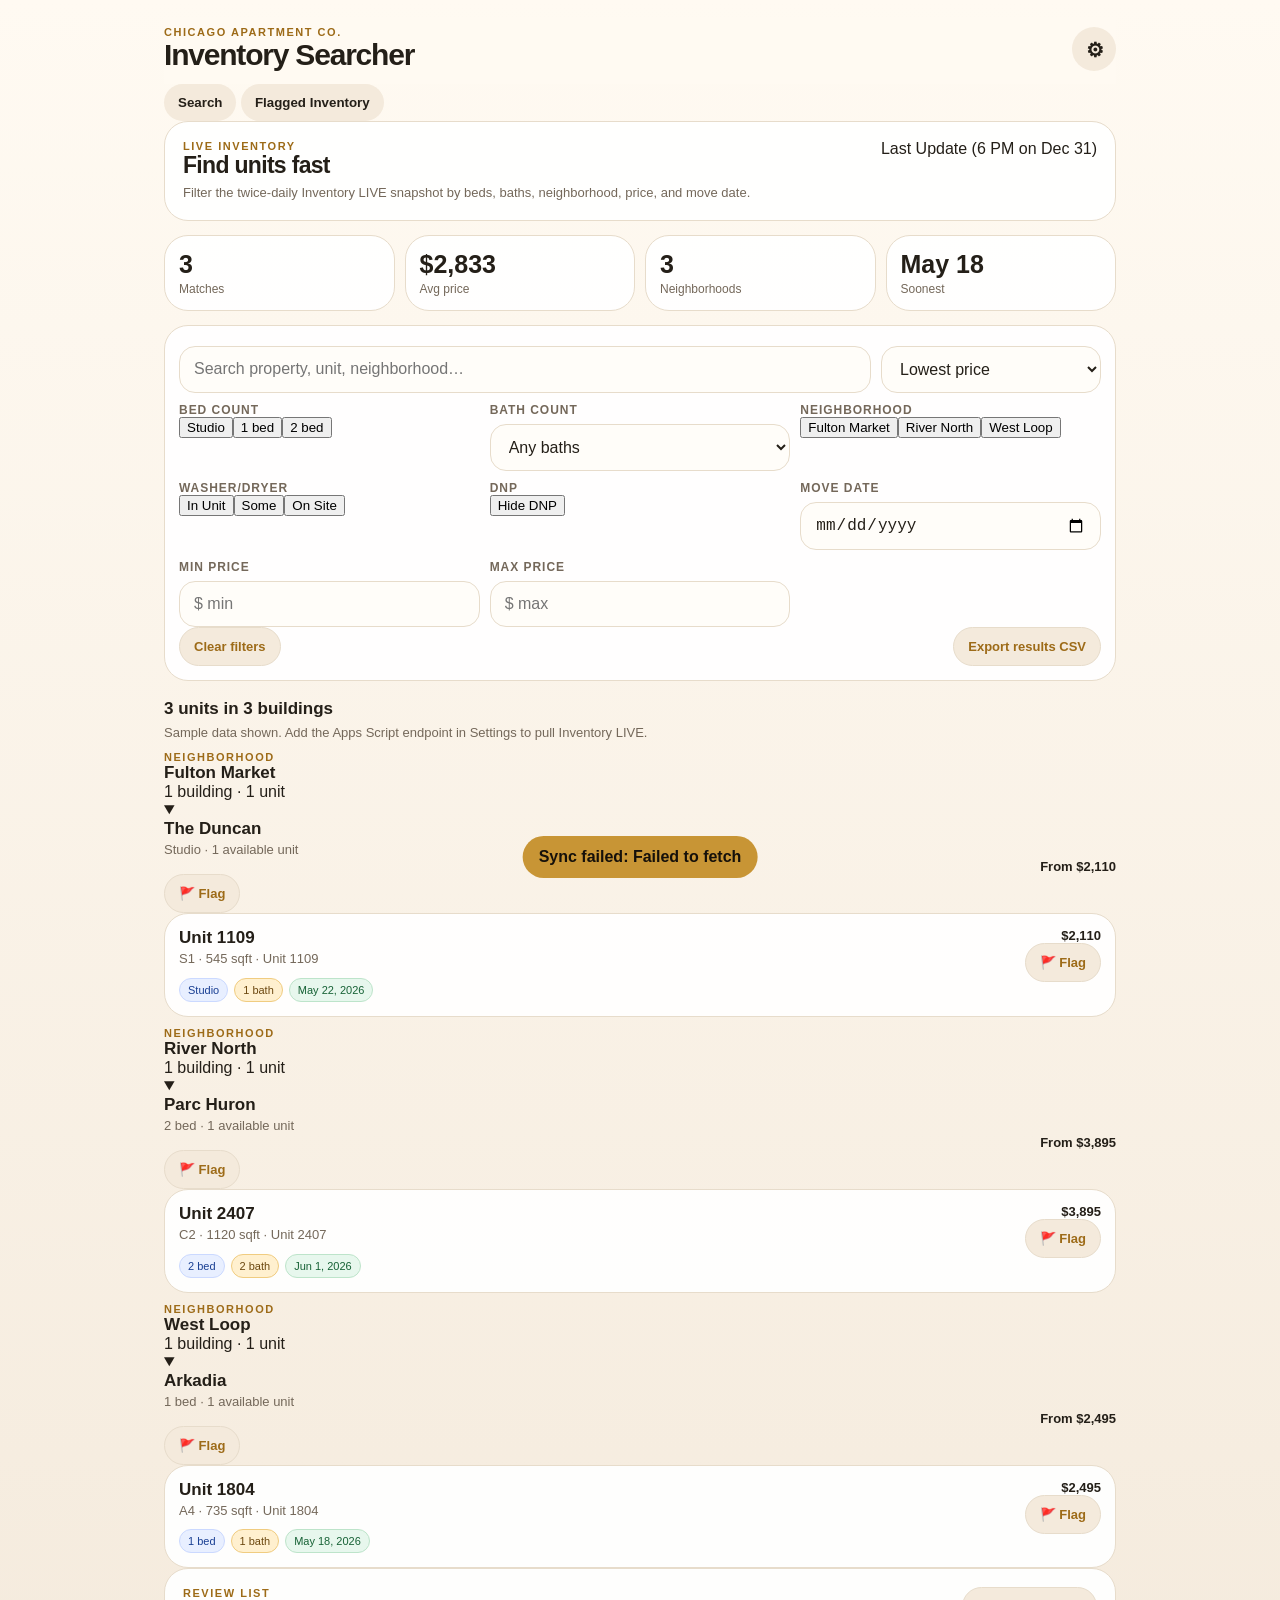
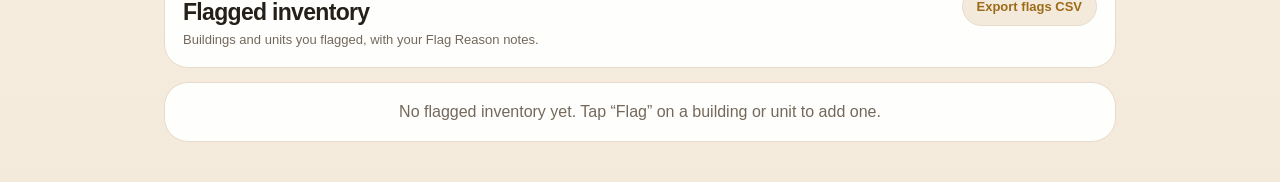
==== commit eff02a33: "Add hide DNP filter" ====
--- a/src/index.html
+++ b/src/index.html
@@ -54,6 +54,7 @@
             <label>Bath count<select id="bathsFilter"><option value="any">Any baths</option></select></label>
             <label class="wide-filter">Neighborhood<div id="neighborhoodFilter" class="multi-chip-row" aria-label="Neighborhood filters"></div></label>
             <label class="wide-filter">Washer/dryer<div id="wdFilter" class="multi-chip-row" aria-label="Washer/dryer filters"></div></label>
+            <label class="wide-filter">DNP<div id="dnpFilter" class="multi-chip-row" aria-label="DNP filters"></div></label>
             <label>Move date<input id="moveDateFilter" type="date" /></label>
             <label>Min price<input id="minPriceFilter" type="number" inputmode="numeric" placeholder="$ min" /></label>
             <label>Max price<input id="maxPriceFilter" type="number" inputmode="numeric" placeholder="$ max" /></label>
@@ -127,6 +128,6 @@
 
   <div class="toast" id="toast"></div>
   <script src="seed-data.js?v=building-details-cache-refresh"></script>
-  <script src="app.js?v=laundry-filter-master-20260624"></script>
+  <script src="app.js?v=hide-dnp-filter-20260624"></script>
 </body>
 </html>
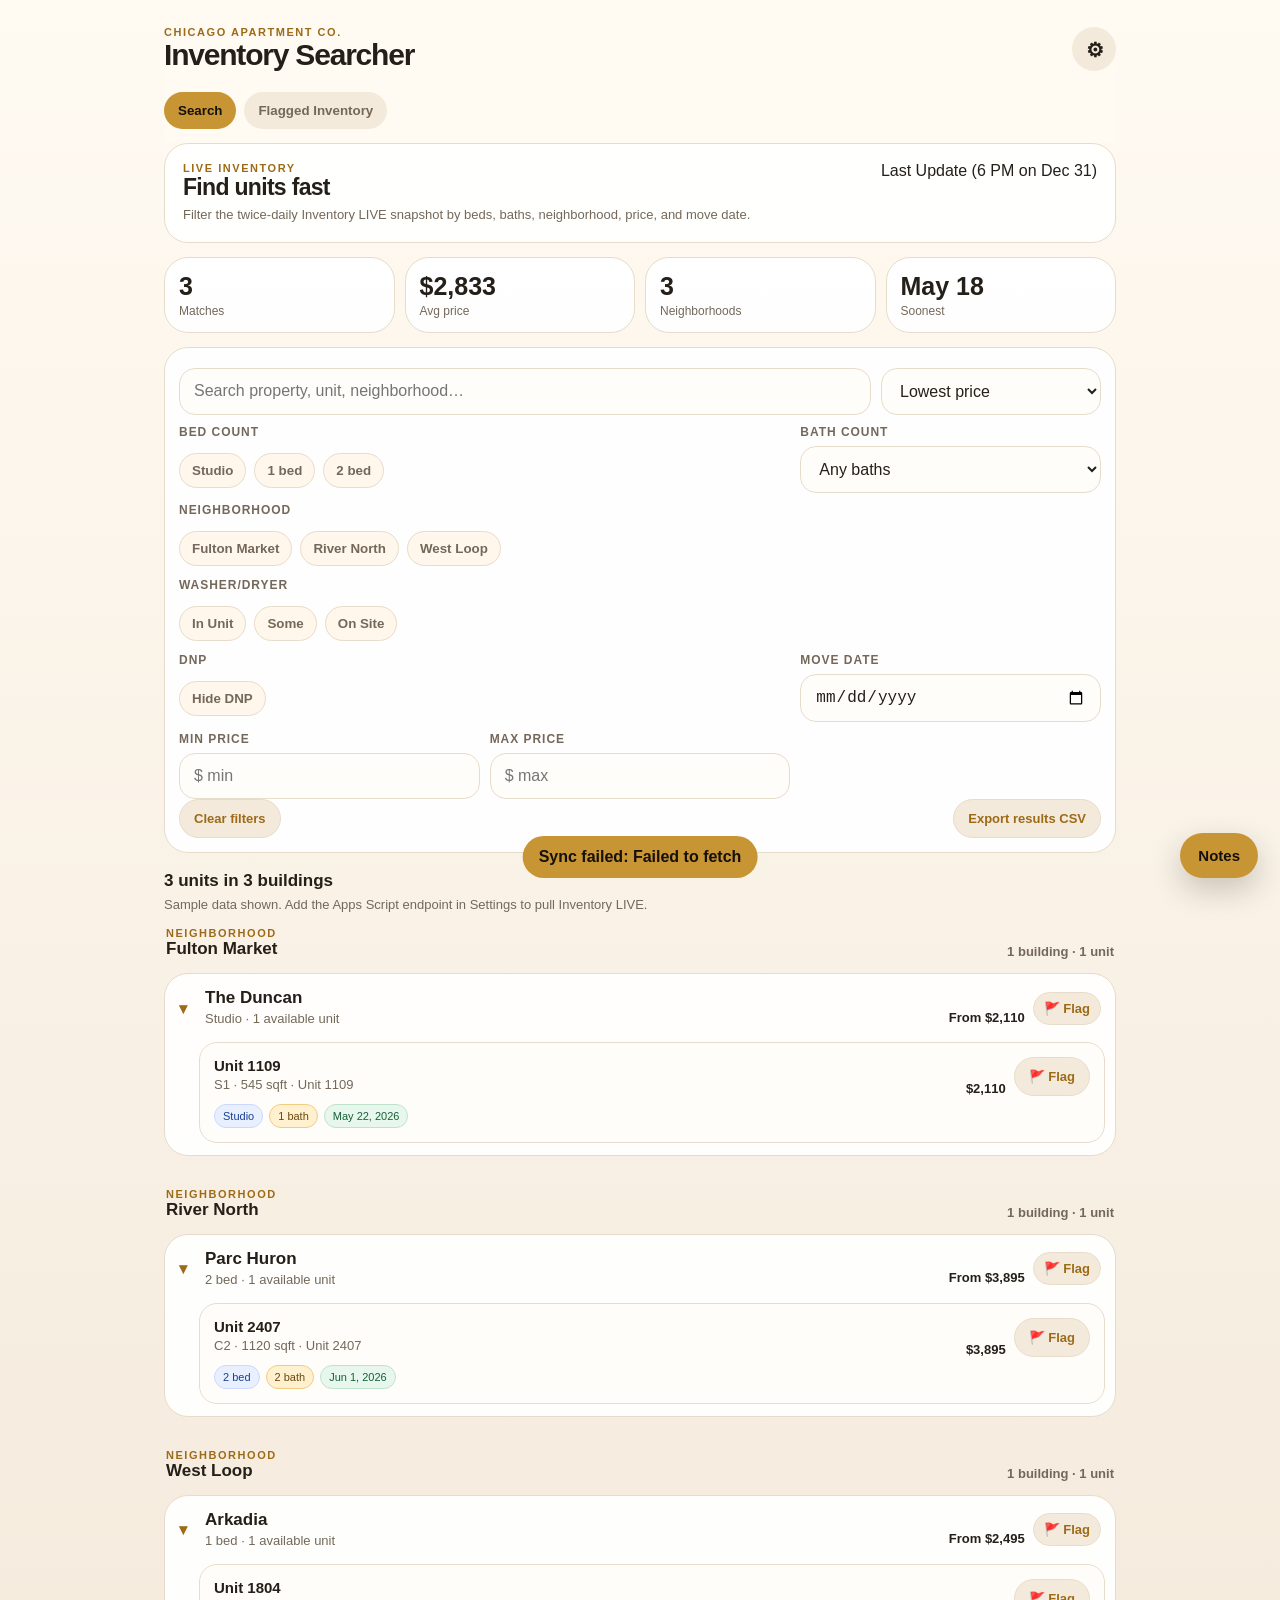
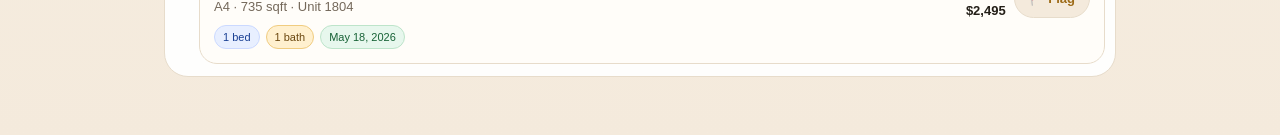
==== commit e527c9dc: "Add quick notes widget" ====
--- a/src/index.html
+++ b/src/index.html
@@ -126,8 +126,22 @@
     </div>
   </div>
 
+  <div class="quick-notes" id="quickNotes">
+    <button class="quick-notes-toggle" id="quickNotesToggle" type="button" aria-expanded="false" aria-controls="quickNotesPanel">Notes</button>
+    <section class="quick-notes-panel" id="quickNotesPanel" aria-label="Temporary client notes">
+      <div class="quick-notes-head">
+        <h2>Notes</h2>
+        <button class="quick-notes-close" id="quickNotesClose" type="button" aria-label="Minimize notes">×</button>
+      </div>
+      <textarea id="quickNotesText" placeholder="Type call notes here, then copy to CRM..."></textarea>
+      <div class="quick-notes-actions">
+        <button class="small-btn" id="quickNotesClear" type="button">Clear</button>
+      </div>
+    </section>
+  </div>
+
   <div class="toast" id="toast"></div>
   <script src="seed-data.js?v=building-details-cache-refresh"></script>
-  <script src="app.js?v=hide-dnp-filter-20260624"></script>
+  <script src="app.js?v=quick-notes-20260702"></script>
 </body>
 </html>
--- a/src/styles.css
+++ b/src/styles.css
@@ -1 +1 @@
-:root{--bg:#fffaf2;--card:#ffffff;--card2:#f4eadc;--ink:#241f18;--muted:#74685a;--gold:#c89535;--gold2:#9d6b18;--green:#2f9e5b;--red:#d75353;--line:#e7dccb;--blue:#4f7edc}*{box-sizing:border-box}body{margin:0;background:linear-gradient(180deg,#fffaf2,#f4eadc);color:var(--ink);font-family:-apple-system,BlinkMacSystemFont,"Segoe UI",sans-serif}.app{max-width:980px;margin:0 auto;min-height:100vh;padding:18px 14px 90px}.topbar{display:flex;align-items:center;justify-content:space-between;gap:12px;position:sticky;top:0;background:rgba(255,250,242,.92);backdrop-filter:blur(12px);z-index:10;padding:8px 0 12px}.eyebrow{text-transform:uppercase;letter-spacing:.14em;color:var(--gold2);font-size:11px;font-weight:800}h1,h2,h3,p{margin:0}h1{font-size:30px;letter-spacing:-.04em}h2{font-size:23px;letter-spacing:-.03em}h3{font-size:17px}.icon-btn,.small-btn,.primary-btn,.danger-btn,.tab,.chip{border:0;border-radius:999px;padding:11px 14px;font-weight:800;color:var(--ink);background:var(--card2)}.icon-btn{width:44px;height:44px;font-size:20px}.primary-btn{background:linear-gradient(135deg,#f3c66d,var(--gold));color:#241704;box-shadow:0 8px 18px rgba(200,149,53,.18)}.small-btn{font-size:13px;color:var(--gold2);border:1px solid var(--line)}.panel.active{display:block}.hero-card,.card,.drawer-card,.stat,.empty,.filter-card{background:rgba(255,255,255,.94);border:1px solid var(--line);border-radius:24px}.hero-card{padding:18px;display:flex;gap:14px;align-items:flex-start;justify-content:space-between;margin-bottom:14px}.hero-card p,.muted{color:var(--muted);font-size:13px;line-height:1.35;margin-top:5px}.stats-grid{display:grid;grid-template-columns:repeat(2,1fr);gap:10px;margin:12px 0 14px}.stat{padding:14px}.stat b{font-size:25px}.stat span{display:block;color:var(--muted);font-size:12px;margin-top:3px}.section-head{display:flex;align-items:center;justify-content:space-between;gap:12px;margin:18px 0 10px}.toolbar{display:grid;grid-template-columns:1fr;gap:10px;margin:6px 0 10px}.search,.select,input,textarea,select{width:100%;border:1px solid var(--line);background:#fffdf9;color:var(--ink);border-radius:16px;padding:13px 14px;font-size:16px}.filter-card{padding:14px}.filter-grid{display:grid;grid-template-columns:1fr;gap:10px}.filter-grid label,.settings-block label{display:block;color:var(--muted);font-size:12px;font-weight:800;text-transform:uppercase;letter-spacing:.08em}.filter-grid input,.filter-grid select,.settings-block input{margin-top:7px}.filter-actions{justify-content:space-between;margin-top:12px}.list{display:grid;gap:10px}.card{padding:14px;display:grid;grid-template-columns:1fr auto;gap:10px;align-items:start}.card:active{transform:scale(.99)}.card-title{font-weight:900;font-size:17px}.card-sub{color:var(--muted);font-size:13px;margin-top:3px;line-height:1.3}.badges{display:flex;flex-wrap:wrap;gap:6px;margin-top:10px}.badge{font-size:11px;border:1px solid var(--line);border-radius:999px;padding:5px 8px;color:var(--muted);background:#fff7eb}.badge.gold{color:#6b470f;background:#fff0cf;border-color:#f0cc80}.badge.green{color:#176236;background:#e7f7ed;border-color:#bde4ca}.badge.red{color:#8f2222;background:#ffe7e7;border-color:#ffc7c7}.badge.blue{color:#193f93;background:#e8efff;border-color:#cbd9ff}.price-pill{text-align:right;font-size:13px;font-weight:900;white-space:nowrap}.drawer{position:fixed;inset:0;background:rgba(36,31,24,.34);display:none;z-index:50;align-items:flex-end}.drawer.open{display:flex}.drawer-card{width:100%;max-width:760px;margin:0 auto;max-height:92vh;overflow:auto;padding:20px;border-radius:26px 26px 0 0;position:relative}.drawer-card.large{max-width:900px}.close{position:absolute;right:14px;top:12px;border:0;background:#fff7eb;color:var(--ink);font-size:26px;border-radius:50%;width:42px;height:42px}.detail-grid{display:grid;gap:10px;margin-top:14px}.detail-row{background:#fff7eb;border:1px solid var(--line);border-radius:16px;padding:12px}.detail-row label{display:block;color:var(--muted);font-size:12px;font-weight:800;text-transform:uppercase;letter-spacing:.08em;margin-bottom:7px}.actions{display:flex;flex-wrap:wrap;gap:8px;margin-top:14px}.settings-block{padding:14px 0;border-bottom:1px solid var(--line)}.toast{position:fixed;left:50%;bottom:22px;transform:translateX(-50%) translateY(20px);opacity:0;background:var(--gold);color:#15100a;padding:12px 16px;border-radius:999px;font-weight:900;z-index:80;transition:.2s}.toast.show{opacity:1;transform:translateX(-50%) translateY(0)}.empty{padding:20px;color:var(--muted);text-align:center}.link{color:var(--gold2);word-break:break-word}.compact-actions{margin-top:0}.unit-meta{display:flex;gap:8px;flex-wrap:wrap;margin-top:8px}@media(min-width:760px){.toolbar{grid-template-columns:1fr 220px}.stats-grid{grid-template-columns:repeat(4,1fr)}.filter-grid{grid-template-columns:repeat(3,1fr)}.drawer{align-items:center}.drawer-card{border-radius:26px}.app{padding-bottom:40px}}
+:root{--bg:#fffaf2;--card:#ffffff;--card2:#f4eadc;--ink:#241f18;--muted:#74685a;--gold:#c89535;--gold2:#9d6b18;--green:#2f9e5b;--red:#d75353;--line:#e7dccb;--blue:#4f7edc}*{box-sizing:border-box}body{margin:0;background:linear-gradient(180deg,#fffaf2,#f4eadc);color:var(--ink);font-family:-apple-system,BlinkMacSystemFont,"Segoe UI",sans-serif}.app{max-width:980px;margin:0 auto;min-height:100vh;padding:18px 14px 90px}.topbar{display:flex;align-items:center;justify-content:space-between;gap:12px;position:sticky;top:0;background:rgba(255,250,242,.92);backdrop-filter:blur(12px);z-index:10;padding:8px 0 12px}.eyebrow{text-transform:uppercase;letter-spacing:.14em;color:var(--gold2);font-size:11px;font-weight:800}h1,h2,h3,p{margin:0}h1{font-size:30px;letter-spacing:-.04em}h2{font-size:23px;letter-spacing:-.03em}h3{font-size:17px}.icon-btn,.small-btn,.primary-btn,.danger-btn,.tab,.chip{border:0;border-radius:999px;padding:11px 14px;font-weight:800;color:var(--ink);background:var(--card2)}.icon-btn{width:44px;height:44px;font-size:20px}.primary-btn{background:linear-gradient(135deg,#f3c66d,var(--gold));color:#241704;box-shadow:0 8px 18px rgba(200,149,53,.18)}.small-btn{font-size:13px;color:var(--gold2);border:1px solid var(--line)}.panel.active{display:block}.hero-card,.card,.drawer-card,.stat,.empty,.filter-card{background:rgba(255,255,255,.94);border:1px solid var(--line);border-radius:24px}.hero-card{padding:18px;display:flex;gap:14px;align-items:flex-start;justify-content:space-between;margin-bottom:14px}.hero-card p,.muted{color:var(--muted);font-size:13px;line-height:1.35;margin-top:5px}.stats-grid{display:grid;grid-template-columns:repeat(2,1fr);gap:10px;margin:12px 0 14px}.stat{padding:14px}.stat b{font-size:25px}.stat span{display:block;color:var(--muted);font-size:12px;margin-top:3px}.section-head{display:flex;align-items:center;justify-content:space-between;gap:12px;margin:18px 0 10px}.toolbar{display:grid;grid-template-columns:1fr;gap:10px;margin:6px 0 10px}.search,.select,input,textarea,select{width:100%;border:1px solid var(--line);background:#fffdf9;color:var(--ink);border-radius:16px;padding:13px 14px;font-size:16px}.filter-card{padding:14px}.filter-grid{display:grid;grid-template-columns:1fr;gap:10px}.filter-grid label,.settings-block label{display:block;color:var(--muted);font-size:12px;font-weight:800;text-transform:uppercase;letter-spacing:.08em}.filter-grid input,.filter-grid select,.settings-block input{margin-top:7px}.filter-actions{justify-content:space-between;margin-top:12px}.multi-chip-row{display:flex;gap:8px;overflow-x:auto;flex-wrap:nowrap;padding:7px 0 2px;margin-top:7px}.multi-chip{border:1px solid var(--line);border-radius:999px;background:#fff7eb;color:var(--muted);padding:9px 12px;font-weight:900;white-space:nowrap}.multi-chip.active{background:var(--gold);color:#15100a;border-color:var(--gold)}.wide-filter{min-width:0}.neighborhood-group{display:grid;gap:10px;margin-bottom:18px}.neighborhood-head{display:flex;align-items:end;justify-content:space-between;gap:12px;padding:4px 2px}.neighborhood-head span{color:var(--muted);font-size:13px;font-weight:800;text-align:right}.building-list{display:grid;gap:10px}.building-group{background:rgba(255,255,255,.94);border:1px solid var(--line);border-radius:24px;overflow:hidden}.building-group summary{list-style:none;cursor:pointer;padding:14px;display:grid;grid-template-columns:1fr auto;gap:10px;align-items:center}.building-group summary::-webkit-details-marker{display:none}.building-group summary:before{content:"▸";font-weight:900;color:var(--gold2);margin-right:8px}.building-group[open] summary:before{content:"▾"}.building-group summary{grid-template-columns:auto 1fr auto}.building-units{display:grid;gap:8px;padding:0 10px 12px 34px}.unit-card{border-radius:18px;background:#fffdf9}.unit-card .card-title{font-size:15px}.tabs{display:flex;gap:8px;overflow-x:auto;padding:8px 0 14px;position:sticky;top:64px;background:rgba(255,250,242,.9);backdrop-filter:blur(12px);z-index:9}.tab{white-space:nowrap;color:var(--muted)}.tab.active{background:var(--gold);color:#15110b}.panel{display:none}.panel.active{display:block}.danger-btn{background:#ffe3e3;color:#9d2626}.form{display:grid;gap:12px;margin-top:12px}.form label{display:block;color:var(--muted);font-size:12px;font-weight:800;text-transform:uppercase;letter-spacing:.08em}.form input,.form select,.form textarea{margin-top:7px}.flag-btn.active{background:#ffe7e7;color:#8f2222;border-color:#ffc7c7}.unit-actions,.building-summary-actions{display:flex;align-items:flex-end;justify-content:flex-end;gap:8px;flex-wrap:wrap}.unit-card.flagged,.flagged-card{border-color:#ffc7c7;background:#fffafa}.flag-reason{margin-top:10px;background:#fff7eb;border:1px solid var(--line);border-radius:14px;padding:10px;color:var(--ink);font-size:13px;line-height:1.35}.building-summary-actions .flag-btn{padding:8px 10px}.list{display:grid;gap:10px}.card{padding:14px;display:grid;grid-template-columns:1fr auto;gap:10px;align-items:start}.card:active{transform:scale(.99)}.card-title{font-weight:900;font-size:17px}.card-sub{color:var(--muted);font-size:13px;margin-top:3px;line-height:1.3}.badges{display:flex;flex-wrap:wrap;gap:6px;margin-top:10px}.badge{font-size:11px;border:1px solid var(--line);border-radius:999px;padding:5px 8px;color:var(--muted);background:#fff7eb}.badge.gold{color:#6b470f;background:#fff0cf;border-color:#f0cc80}.badge.green{color:#176236;background:#e7f7ed;border-color:#bde4ca}.badge.red{color:#8f2222;background:#ffe7e7;border-color:#ffc7c7}.badge.blue{color:#193f93;background:#e8efff;border-color:#cbd9ff}.price-pill{text-align:right;font-size:13px;font-weight:900;white-space:nowrap}.drawer{position:fixed;inset:0;background:rgba(36,31,24,.34);display:none;z-index:50;align-items:flex-end}.drawer.open{display:flex}.drawer-card{width:100%;max-width:760px;margin:0 auto;max-height:92vh;overflow:auto;padding:20px;border-radius:26px 26px 0 0;position:relative}.drawer-card.large{max-width:900px}.close{position:absolute;right:14px;top:12px;border:0;background:#fff7eb;color:var(--ink);font-size:26px;border-radius:50%;width:42px;height:42px}.detail-grid{display:grid;gap:10px;margin-top:14px}.detail-row{background:#fff7eb;border:1px solid var(--line);border-radius:16px;padding:12px}.detail-row label{display:block;color:var(--muted);font-size:12px;font-weight:800;text-transform:uppercase;letter-spacing:.08em;margin-bottom:7px}.actions{display:flex;flex-wrap:wrap;gap:8px;margin-top:14px}.settings-block{padding:14px 0;border-bottom:1px solid var(--line)}.quick-notes{position:fixed;right:14px;bottom:calc(14px + env(safe-area-inset-bottom));z-index:45;display:flex;align-items:flex-end;justify-content:flex-end;pointer-events:none}.quick-notes-toggle{border:0;border-radius:999px;background:var(--gold);color:#15100a;box-shadow:0 12px 30px rgba(36,31,24,.22);font-size:15px;font-weight:900;padding:14px 18px;pointer-events:auto}.quick-notes-panel{display:none;width:min(320px,calc(100vw - 28px));background:rgba(255,255,255,.98);border:1px solid var(--line);border-radius:20px;box-shadow:0 18px 46px rgba(36,31,24,.24);padding:14px;pointer-events:auto}.quick-notes.open .quick-notes-toggle{display:none}.quick-notes.open .quick-notes-panel{display:block}.quick-notes-head{display:flex;align-items:center;justify-content:space-between;gap:10px;margin-bottom:10px}.quick-notes-head h2{font-size:18px}.quick-notes-close{border:0;background:#fff7eb;color:var(--ink);font-size:24px;border-radius:50%;width:38px;height:38px;line-height:1}.quick-notes textarea{height:170px;min-height:170px;max-height:46vh;resize:vertical;line-height:1.35}.quick-notes-actions{display:flex;justify-content:flex-end;margin-top:10px}.toast{position:fixed;left:50%;bottom:22px;transform:translateX(-50%) translateY(20px);opacity:0;background:var(--gold);color:#15100a;padding:12px 16px;border-radius:999px;font-weight:900;z-index:80;transition:.2s}.toast.show{opacity:1;transform:translateX(-50%) translateY(0)}.empty{padding:20px;color:var(--muted);text-align:center}.link{color:var(--gold2);word-break:break-word}.compact-actions{margin-top:0}.unit-meta{display:flex;gap:8px;flex-wrap:wrap;margin-top:8px}@media(min-width:760px){.toolbar{grid-template-columns:1fr 220px}.stats-grid{grid-template-columns:repeat(4,1fr)}.filter-grid{grid-template-columns:repeat(3,1fr)}.wide-filter{grid-column:span 2}.multi-chip-row{flex-wrap:wrap;overflow-x:visible}.drawer{align-items:center}.drawer-card{border-radius:26px}.quick-notes{right:22px;bottom:22px}.quick-notes-panel{width:340px}.app{padding-bottom:40px}}
